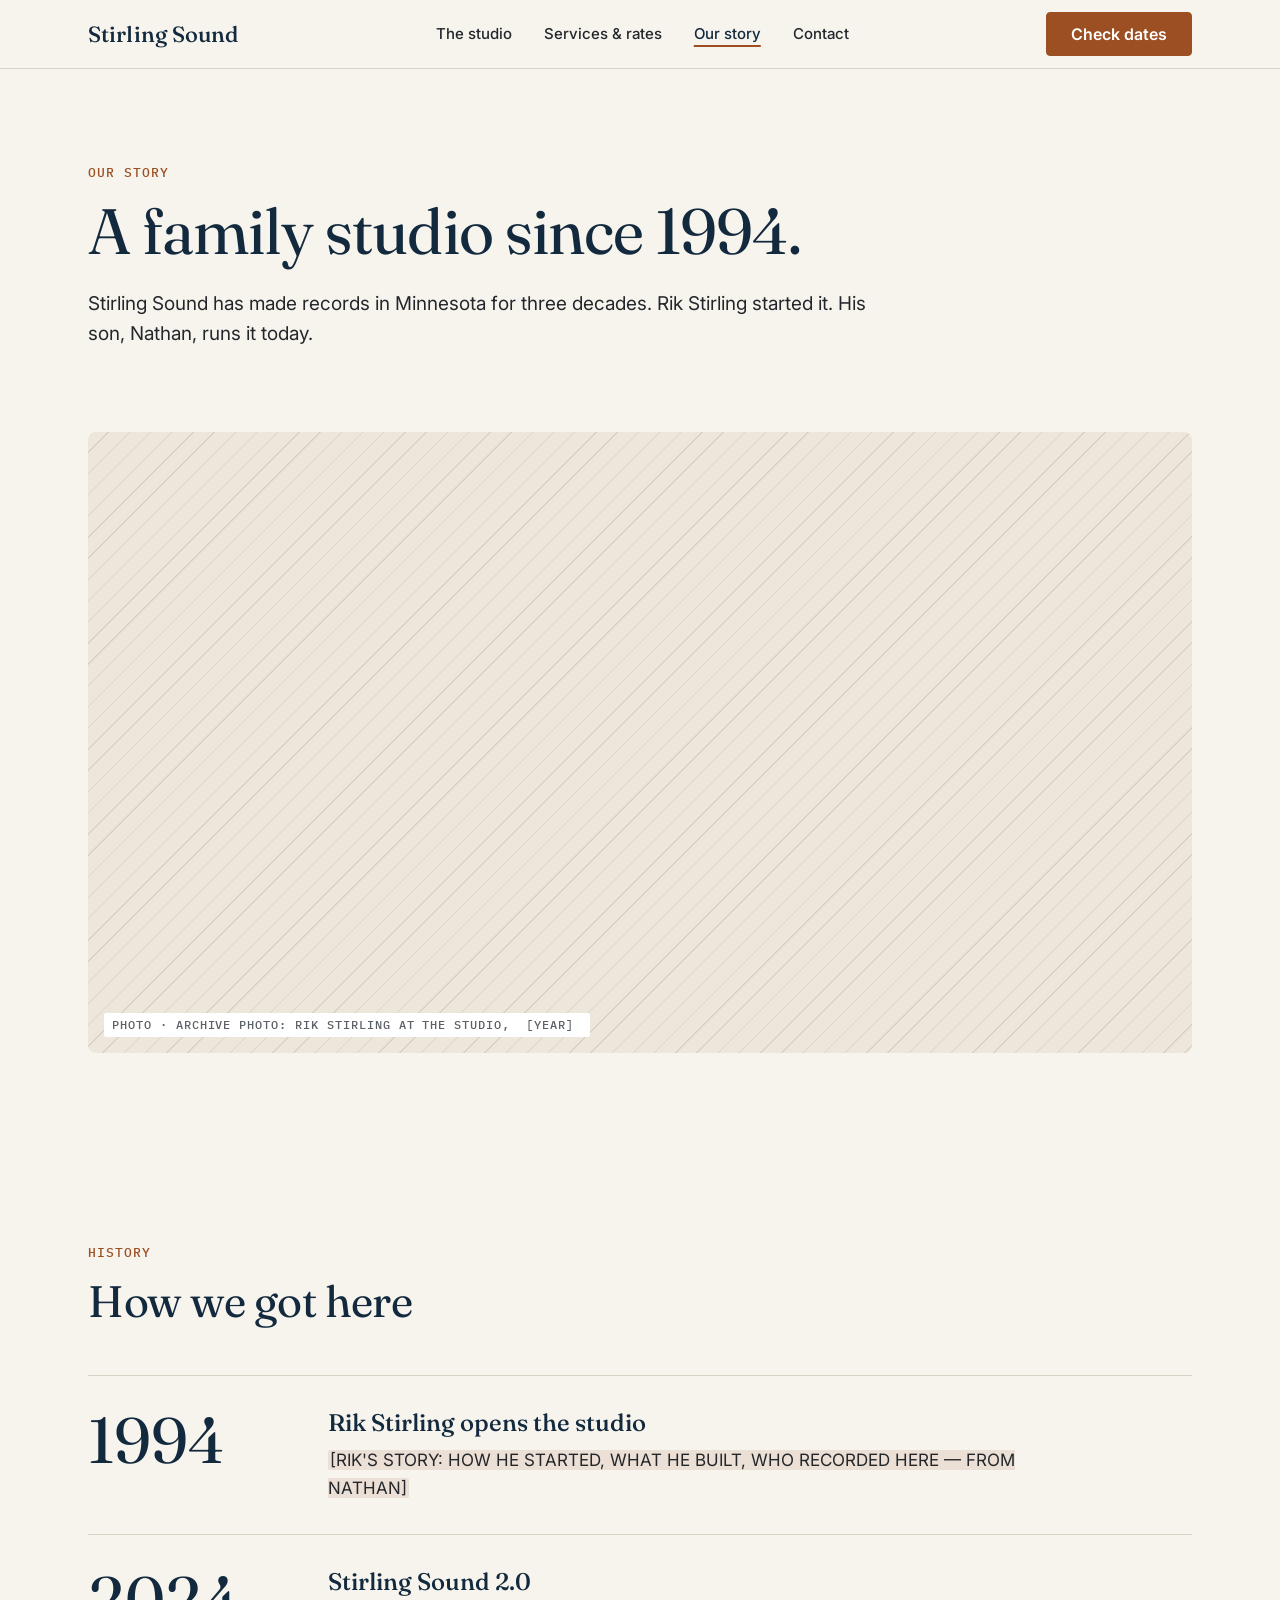
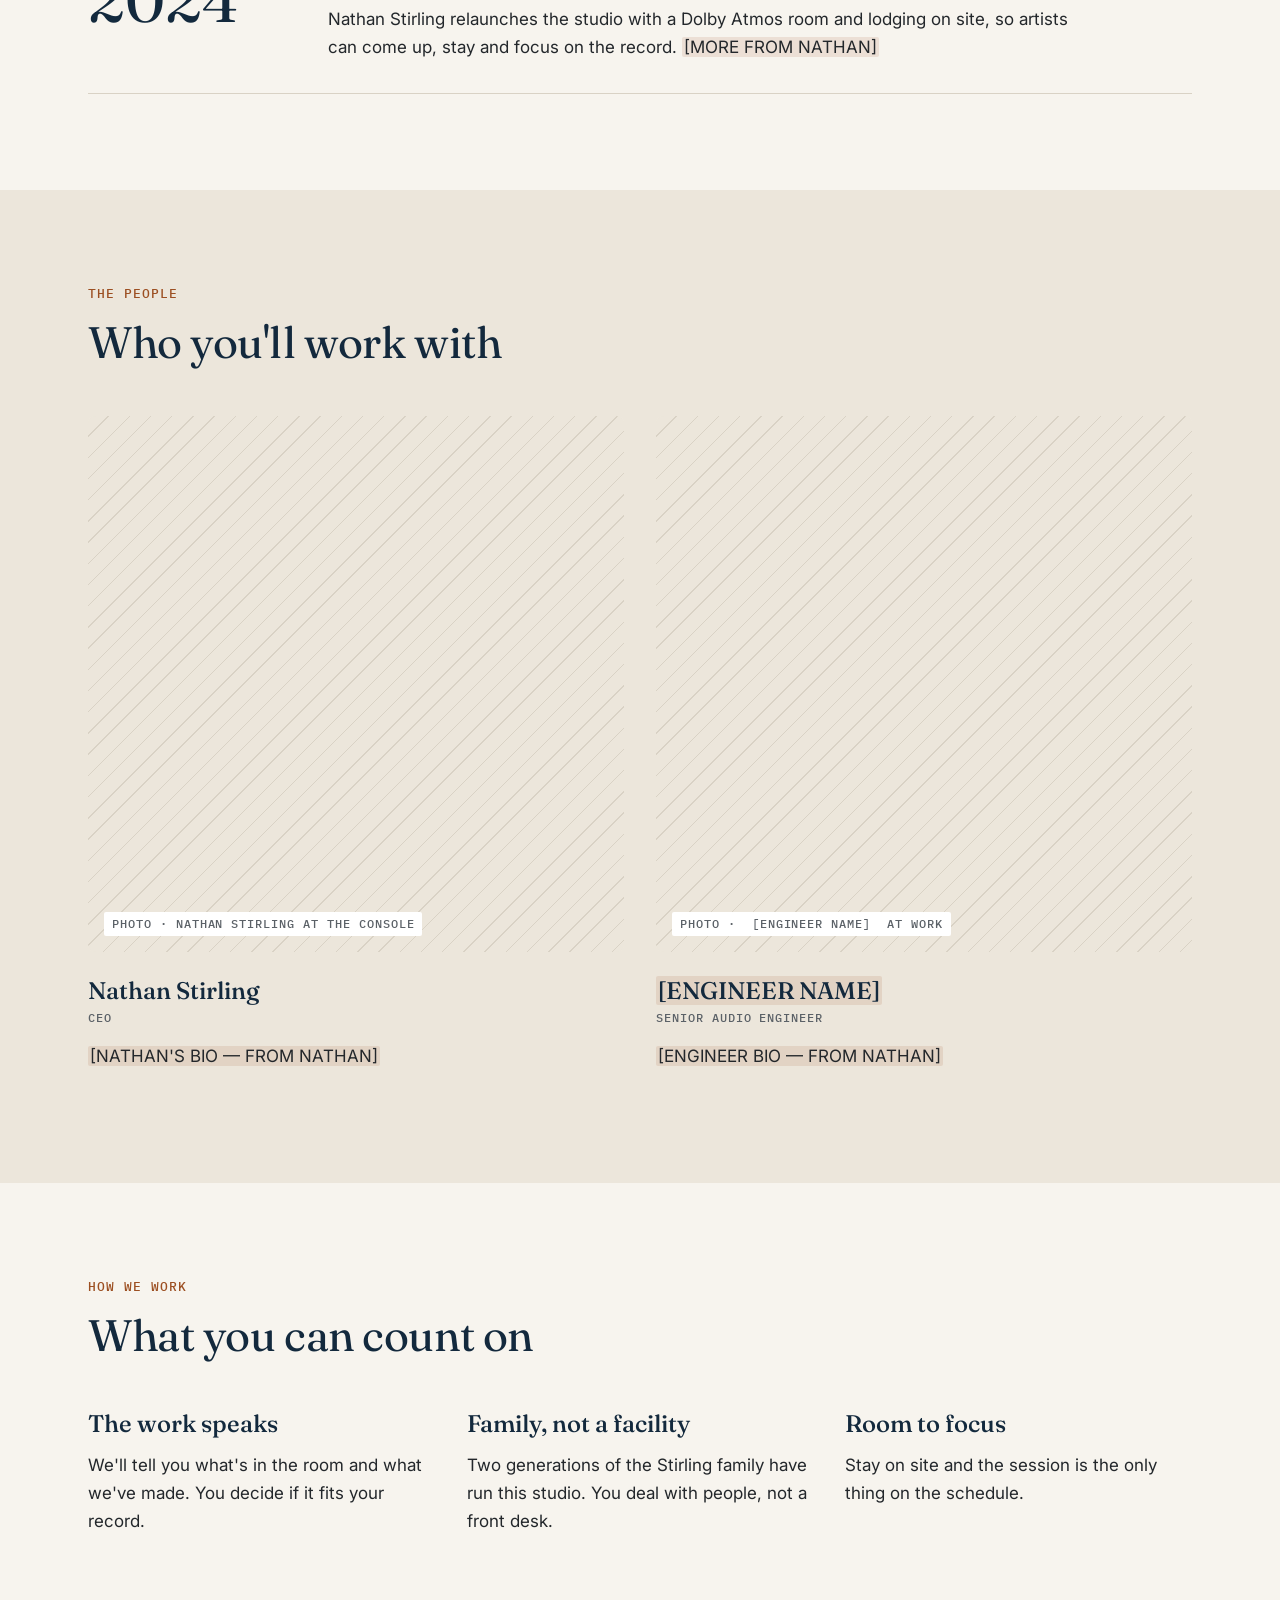
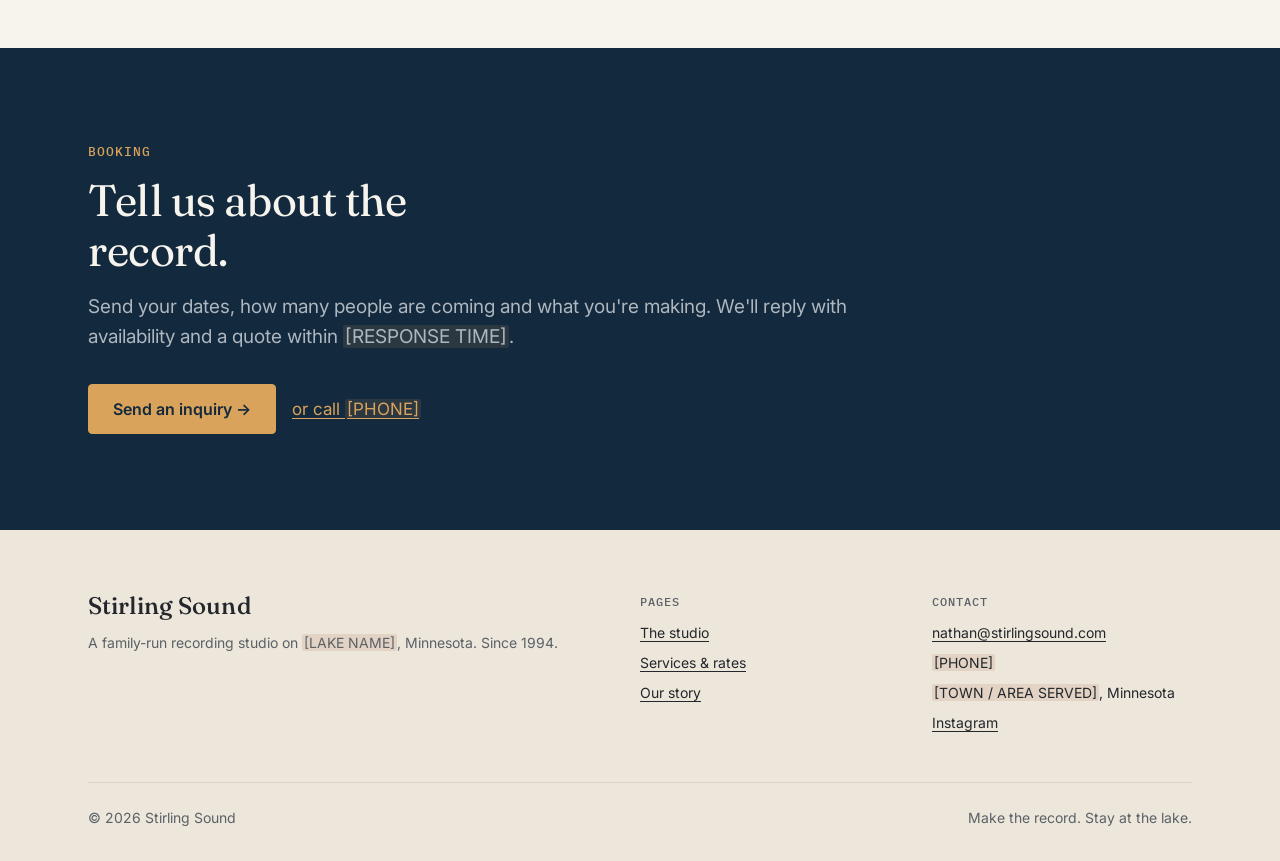
==== about.html @ 642d7609 "Phase 2 draft: Home, Services & rates, Our story, Studio/gear pages Shared header, footer and bookin" ====
<!doctype html>
<html lang="en">
<head>
<meta charset="utf-8">
<meta name="viewport" content="width=device-width, initial-scale=1">
<title>Our story | Stirling Sound</title>
<meta name="description" content="Rik Stirling founded Stirling Sound in 1994. His son Nathan relaunched it in 2024 with a Dolby Atmos room and lodging on site.">
<meta name="robots" content="noindex"><!-- remove at launch -->
<link rel="preconnect" href="https://fonts.googleapis.com">
<link rel="preconnect" href="https://fonts.gstatic.com" crossorigin>
<link href="https://fonts.googleapis.com/css2?family=Fraunces:opsz,wght@9..144,400..600&family=IBM+Plex+Mono:wght@400;500&family=Inter:wght@400;500;600&display=swap" rel="stylesheet">
<link rel="stylesheet" href="css/tokens.css">
<link rel="stylesheet" href="css/base.css">
<link rel="stylesheet" href="css/site.css">
</head>
<body>
<a class="skip" href="#main">Skip to content</a>
<header class="site-header">
  <div class="container">
    <a class="wordmark" href="index.html">Stirling Sound</a>
    <nav class="nav" aria-label="Main"><a href="gear.html">The studio</a><a href="services.html">Services &amp; rates</a><a href="about.html" aria-current="page">Our story</a><a href="mailto:nathan@stirlingsound.com?subject=Studio%20Inquiry">Contact</a></nav>
    <a class="btn header-cta" href="mailto:nathan@stirlingsound.com?subject=Studio%20Inquiry">Check dates</a>
    <details class="menu">
      <summary aria-label="Open menu">Menu</summary>
      <nav class="menu-panel" aria-label="Main (mobile)">
        <a href="index.html">Home</a><a href="gear.html">The studio</a><a href="services.html">Services &amp; rates</a><a href="about.html" aria-current="page">Our story</a><a href="mailto:nathan@stirlingsound.com?subject=Studio%20Inquiry">Contact</a>
        <a class="btn" href="mailto:nathan@stirlingsound.com?subject=Studio%20Inquiry">Check dates</a>
      </nav>
    </details>
  </div>
</header>
<main id="main">

<section class="page-hero">
  <div class="container">
    <p class="eyebrow">Our story</p>
    <h1>A family studio since 1994.</h1>
    <p class="lead">Stirling Sound has made records in Minnesota for three decades. Rik Stirling started it. His son, Nathan, runs it today.</p>
  </div>
</section>

<section class="section" style="padding-top:0" aria-label="Archive photo">
  <div class="container"><div class="ph ph--wide" role="img" aria-label="Photo placeholder: Archive photo: Rik Stirling at the studio, [YEAR]"><span>Photo · Archive photo: Rik Stirling at the studio, <span class="tbd">[YEAR]</span></span></div></div>
</section>

<section class="section" aria-labelledby="history-title">
  <div class="container">
    <div class="section-head"><p class="eyebrow">History</p><h2 id="history-title">How we got here</h2></div>
    <ol class="timeline">
      <li><div class="year">1994</div><div><h3>Rik Stirling opens the studio</h3><p><span class="tbd">[RIK'S STORY: HOW HE STARTED, WHAT HE BUILT, WHO RECORDED HERE — FROM NATHAN]</span></p></div></li>
      <li><div class="year">2024</div><div><h3>Stirling Sound 2.0</h3><p>Nathan Stirling relaunches the studio with a Dolby Atmos room and lodging on site, so artists can come up, stay and focus on the record. <span class="tbd">[MORE FROM NATHAN]</span></p></div></li>
    </ol>
  </div>
</section>

<section class="section section--alt" aria-labelledby="people-title">
  <div class="container">
    <div class="section-head"><p class="eyebrow">The people</p><h2 id="people-title">Who you'll work with</h2></div>
    <div class="grid grid--2">
      <article class="person">
        <div class="ph ph--square" role="img" aria-label="Photo placeholder: Nathan Stirling at the console"><span>Photo · Nathan Stirling at the console</span></div>
        <h3>Nathan Stirling</h3>
        <p class="role label-sm">CEO</p>
        <p><span class="tbd">[NATHAN'S BIO — FROM NATHAN]</span></p>
      </article>
      <article class="person">
        <div class="ph ph--square" role="img" aria-label="Photo placeholder: [ENGINEER NAME] at work"><span>Photo · <span class="tbd">[ENGINEER NAME]</span> at work</span></div>
        <h3><span class="tbd">[ENGINEER NAME]</span></h3>
        <p class="role label-sm">Senior Audio Engineer</p>
        <p><span class="tbd">[ENGINEER BIO — FROM NATHAN]</span></p>
      </article>
    </div>
  </div>
</section>

<section class="section" aria-labelledby="values-title">
  <div class="container">
    <div class="section-head"><p class="eyebrow">How we work</p><h2 id="values-title">What you can count on</h2></div>
    <div class="grid grid--3">
      <div><h3 style="font-size:var(--fs-h4);line-height:var(--lh-h4);margin-bottom:var(--space-3)">The work speaks</h3><p>We'll tell you what's in the room and what we've made. You decide if it fits your record.</p></div>
      <div><h3 style="font-size:var(--fs-h4);line-height:var(--lh-h4);margin-bottom:var(--space-3)">Family, not a facility</h3><p>Two generations of the Stirling family have run this studio. You deal with people, not a front desk.</p></div>
      <div><h3 style="font-size:var(--fs-h4);line-height:var(--lh-h4);margin-bottom:var(--space-3)">Room to focus</h3><p>Stay on site and the session is the only thing on the schedule.</p></div>
    </div>
  </div>
</section>

<section class="section cta-band" data-theme="lake" aria-labelledby="cta-title">
  <div class="container">
    <p class="eyebrow">Booking</p>
    <h2 id="cta-title">Tell us about the record.</h2>
    <p class="lead">Send your dates, how many people are coming and what you're making. We'll reply with availability and a quote within <span class="tbd">[RESPONSE TIME]</span>.</p>
    <div class="btn-row"><a class="btn" href="mailto:nathan@stirlingsound.com?subject=Studio%20Inquiry">Send an inquiry &rarr;</a><a href="tel:+1[PHONE]">or call <span class="tbd">[PHONE]</span></a></div>
  </div>
</section>
</main>
<footer class="site-footer">
  <div class="container">
    <div class="footer-grid">
      <div class="footer-brand">
        <a class="wordmark" href="index.html">Stirling Sound</a>
        <p>A family-run recording studio on <span class="tbd">[LAKE NAME]</span>, Minnesota. Since 1994.</p>
      </div>
      <div>
        <h2>Pages</h2>
        <ul><li><a href="gear.html">The studio</a></li><li><a href="services.html">Services &amp; rates</a></li><li><a href="about.html">Our story</a></li></ul>
      </div>
      <div>
        <h2>Contact</h2>
        <ul>
          <li><a href="mailto:nathan@stirlingsound.com?subject=Studio%20Inquiry">nathan@stirlingsound.com</a></li>
          <li><span class="tbd">[PHONE]</span></li>
          <li><span class="tbd">[TOWN / AREA SERVED]</span>, Minnesota</li>
          <li><a href="https://www.instagram.com/[INSTAGRAM HANDLE]/">Instagram</a></li>
        </ul>
      </div>
    </div>
    <div class="footer-base"><span>&copy; 2026 Stirling Sound</span><span>Make the record. Stay at the lake.</span></div>
  </div>
</footer>
</body>
</html>
---- css/tokens.css ----
/* ==========================================================================
   Stirling Sound — tokens.css
   Brand tokens for stirlingsound.com (plain HTML/CSS).
   Load fonts first, in <head>:
   <link rel="preconnect" href="https://fonts.googleapis.com">
   <link rel="preconnect" href="https://fonts.gstatic.com" crossorigin>
   <link href="https://fonts.googleapis.com/css2?family=Fraunces:opsz,wght@9..144,400..600&family=IBM+Plex+Mono:wght@400;500&family=Inter:wght@400;500;600&display=swap" rel="stylesheet">
   ========================================================================== */

:root {
  /* ---- Palette (raw) -------------------------------------------------- */
  --lake-900: #13293D;   /* anchor: deep lake navy */
  --lake-700: #1C3A52;   /* raised surfaces on navy */
  --lake-500: #2E6A96;   /* focus ring on light */
  --lake-line: #2E4A61;  /* hairlines on navy (decorative) */
  --pine-800: #1E3B33;   /* dark pine: alternate dark ground */
  --cedar-600: #9C4F22;  /* cedar: CTA on light */
  --cedar-700: #7F3F19;  /* cedar hover / pressed */
  --amber-400: #D9A35B;  /* early light: accent + CTA on dark ONLY */
  --amber-300: #E6B877;  /* amber hover on dark */
  --birch-50: #F7F4EE;   /* page background */
  --mist-100: #ECE6DB;   /* alternate light section */
  --paper: #FFFFFF;      /* cards, fields */
  --charcoal-900: #23272B; /* body text */
  --stone-600: #5B6167;  /* secondary text on light */
  --fog-300: #AEB7BF;    /* secondary text on navy */
  --line-200: #D9D2C5;   /* hairlines on light (decorative) */
  --steel-400: #7D8287;  /* field borders on light (3:1+) */
  --steel-300: #7E93A6;  /* field borders on navy (3:1+) */
  --red-600: #A3261F;
  --red-300: #F0907F;
  --green-600: #2F6B45;
  --green-300: #86C9A0;

  /* ---- Semantic (light / default) ------------------------------------- */
  --color-bg: var(--birch-50);
  --color-surface: var(--paper);
  --color-surface-alt: var(--mist-100);
  --color-text: var(--charcoal-900);          /* 13.7:1 on birch */
  --color-text-muted: var(--stone-600);       /* 5.7:1 on birch */
  --color-heading: var(--lake-900);           /* 13.6:1 on birch */
  --color-accent: var(--cedar-600);           /* 5.4:1 on birch */
  --color-cta-bg: var(--cedar-600);
  --color-cta-bg-hover: var(--cedar-700);
  --color-cta-text: var(--paper);             /* 5.9:1 on cedar */
  --color-link: var(--lake-900);
  --color-line: var(--line-200);
  --color-field-border: var(--steel-400);     /* 3.5:1 on birch */
  --color-focus: var(--lake-500);             /* 5.3:1 on birch */
  --color-error: var(--red-600);
  --color-success: var(--green-600);

  /* ---- Type ----------------------------------------------------------- */
  --font-serif: "Fraunces", Georgia, "Times New Roman", serif;
  --font-sans: "Inter", system-ui, -apple-system, "Segoe UI", Roboto, sans-serif;
  --font-mono: "IBM Plex Mono", ui-monospace, Menlo, Consolas, monospace;

  /* Mobile-first sizes (under 768px) */
  --fs-h1: 2.5rem;     --lh-h1: 1.1;    /* 40/44 */
  --fs-h2: 2rem;       --lh-h2: 1.1875; /* 32/38 */
  --fs-h3: 1.625rem;   --lh-h3: 1.23;   /* 26/32 */
  --fs-h4: 1.3125rem;  --lh-h4: 1.33;   /* 21/28 */
  --fs-h5: 1.125rem;   --lh-h5: 1.44;   /* 18/26 */
  --fs-h6: 1rem;       --lh-h6: 1.5;    /* 16/24 */
  --fs-body-lg: 1.125rem; --lh-body-lg: 1.56; /* 18/28 */
  --fs-body: 1rem;     --lh-body: 1.625;      /* 16/26 */
  --fs-small: 0.875rem; --lh-small: 1.57;     /* 14/22 */
  --fs-label: 0.8125rem; --lh-label: 1.23;    /* 13/16 */
  --fs-label-sm: 0.75rem;                     /* 12/16 */
  --fs-spec: 0.875rem; --lh-spec: 1.57;       /* 14/22 */

  --fw-regular: 400;
  --fw-medium: 500;
  --fw-semibold: 600;
  --tracking-display: -0.015em;
  --tracking-label: 0.08em;

  /* ---- Space, radius, layout ----------------------------------------- */
  --space-1: 4px;  --space-2: 8px;  --space-3: 12px; --space-4: 16px;
  --space-5: 24px; --space-6: 32px; --space-7: 48px; --space-8: 64px;
  --space-9: 96px; --space-10: 128px;

  --radius-sm: 2px;    /* tags */
  --radius-md: 4px;    /* buttons, fields */
  --radius-lg: 8px;    /* cards, framed photos */
  --radius-pill: 999px; /* status pills only */

  --container-max: 1200px;
  --container-wide: 1440px;
  --measure: 68ch;
  --gutter: 20px;
  --section-pad: var(--space-8);

  --shadow-card: 0 1px 2px rgba(19, 41, 61, 0.06), 0 8px 24px rgba(19, 41, 61, 0.08);
  --focus-ring: 2px solid var(--color-focus);
  --focus-offset: 2px;
  --ease: cubic-bezier(0.2, 0, 0, 1);
  --duration: 160ms;
}

/* Desktop sizes (768px and up) */
@media (min-width: 768px) {
  :root {
    --fs-h1: 4rem;       --lh-h1: 1.0625; /* 64/68 */
    --fs-h2: 2.75rem;    --lh-h2: 1.136;  /* 44/50 */
    --fs-h3: 2rem;       --lh-h3: 1.1875; /* 32/38 */
    --fs-h4: 1.5rem;     --lh-h4: 1.25;   /* 24/30 */
    --fs-h5: 1.25rem;    --lh-h5: 1.4;    /* 20/28 */
    --fs-body-lg: 1.1875rem; --lh-body-lg: 1.58; /* 19/30 */
    --fs-body: 1.0625rem;    --lh-body: 1.65;    /* 17/28 */
    --gutter: 48px;
    --section-pad: var(--space-9);
  }
}

/* Dark "lake" sections: add data-theme="lake" (or .section--lake) to any block */
[data-theme="lake"],
.section--lake {
  --color-bg: var(--lake-900);
  --color-surface: var(--lake-700);
  --color-surface-alt: var(--pine-800);
  --color-text: var(--birch-50);              /* 13.6:1 */
  --color-text-muted: var(--fog-300);         /* 7.3:1 */
  --color-heading: var(--birch-50);
  --color-accent: var(--amber-400);           /* 6.6:1 */
  --color-cta-bg: var(--amber-400);
  --color-cta-bg-hover: var(--amber-300);
  --color-cta-text: var(--lake-900);          /* 6.6:1 on amber */
  --color-link: var(--amber-400);
  --color-line: var(--lake-line);
  --color-field-border: var(--steel-300);     /* 3.7:1 on lake-700 */
  --color-focus: var(--amber-400);
  --color-error: var(--red-300);
  --color-success: var(--green-300);
  background: var(--color-bg);
  color: var(--color-text);
}
---- css/base.css ----
/* Stirling Sound — base styles. Load after tokens.css.
   Uses semantic tokens only, so any block with data-theme="lake" flips to the dark palette. */

*, *::before, *::after { box-sizing: border-box; }
html { -webkit-text-size-adjust: 100%; scroll-behavior: smooth; }
@media (prefers-reduced-motion: reduce) { html { scroll-behavior: auto; } *, *::before, *::after { transition: none !important; } }
body {
  margin: 0;
  background: var(--color-bg);
  color: var(--color-text);
  font: var(--fw-regular) var(--fs-body)/var(--lh-body) var(--font-sans);
  -webkit-font-smoothing: antialiased;
}
img, video, svg { display: block; max-width: 100%; height: auto; }

/* ---- Type ---------------------------------------------------------- */
h1, h2, h3, h4 { font-family: var(--font-serif); color: var(--color-heading); margin: 0; }
h1 { font-size: var(--fs-h1); line-height: var(--lh-h1); font-weight: 400; letter-spacing: var(--tracking-display); }
h2 { font-size: var(--fs-h2); line-height: var(--lh-h2); font-weight: 400; letter-spacing: -0.01em; }
h3 { font-size: var(--fs-h3); line-height: var(--lh-h3); font-weight: 500; }
h4 { font-size: var(--fs-h4); line-height: var(--lh-h4); font-weight: 500; }
h5, h6 { font-family: var(--font-sans); font-weight: var(--fw-semibold); color: var(--color-heading); margin: 0; }
h5 { font-size: var(--fs-h5); line-height: var(--lh-h5); }
h6 { font-size: var(--fs-h6); line-height: var(--lh-h6); }
p { margin: 0 0 1em; max-width: var(--measure); }
.lead { font-size: var(--fs-body-lg); line-height: var(--lh-body-lg); }
.small { font-size: var(--fs-small); line-height: var(--lh-small); }
.muted { color: var(--color-text-muted); }
.eyebrow {
  font: var(--fw-medium) var(--fs-label)/var(--lh-label) var(--font-mono);
  letter-spacing: var(--tracking-label); text-transform: uppercase;
  color: var(--color-accent); margin: 0 0 var(--space-4);
}
.label-sm { font: var(--fw-medium) var(--fs-label-sm)/1.33 var(--font-mono); letter-spacing: var(--tracking-label); text-transform: uppercase; color: var(--color-text-muted); }
.spec { font: var(--fw-regular) var(--fs-spec)/var(--lh-spec) var(--font-mono); font-variant-numeric: tabular-nums; }

a { color: var(--color-link); text-decoration: underline; text-decoration-thickness: 1px; text-underline-offset: 3px; }
a:hover { text-decoration-color: var(--color-accent); text-decoration-thickness: 2px; }
:focus-visible { outline: var(--focus-ring); outline-offset: var(--focus-offset); }

/* ---- Layout -------------------------------------------------------- */
.container { width: 100%; max-width: var(--container-max); margin-inline: auto; padding-inline: var(--gutter); }
.container--wide { max-width: var(--container-wide); }
.section { padding-block: var(--section-pad); background: var(--color-bg); color: var(--color-text); }
.section--alt { background: var(--color-surface-alt); }
.stack > * + * { margin-top: var(--space-5); }

/* ---- Buttons ------------------------------------------------------- */
.btn {
  display: inline-flex; align-items: center; justify-content: center; gap: var(--space-2);
  min-height: 48px; padding: 14px var(--space-5);
  border: 1.5px solid var(--color-cta-bg); border-radius: var(--radius-md);
  background: var(--color-cta-bg); color: var(--color-cta-text);
  font: var(--fw-semibold) 1rem/1.25 var(--font-sans); text-decoration: none; cursor: pointer;
  transition: background-color var(--duration) var(--ease), border-color var(--duration) var(--ease), color var(--duration) var(--ease);
}
.btn:hover { background: var(--color-cta-bg-hover); border-color: var(--color-cta-bg-hover); text-decoration: none; }
.btn--secondary { background: transparent; color: var(--color-heading); border-color: var(--color-heading); }
.btn--secondary:hover { background: var(--color-heading); color: var(--color-bg); border-color: var(--color-heading); }
.btn--block { width: 100%; }
.btn-row { display: flex; flex-wrap: wrap; gap: var(--space-4); align-items: center; }
@media (max-width: 767px) { .btn-row .btn { width: 100%; } }

/* ---- Cards --------------------------------------------------------- */
.card {
  background: var(--color-surface); border: 1px solid var(--color-line);
  border-radius: var(--radius-lg); padding: var(--space-5);
  transition: box-shadow var(--duration) var(--ease);
}
.card:hover { box-shadow: var(--shadow-card); }
@media (min-width: 768px) { .card { padding: var(--space-6); } }
.rate { font: var(--fw-medium) 1.25rem/1.4 var(--font-mono); font-variant-numeric: tabular-nums; color: var(--color-heading); margin: var(--space-5) 0 0; }
.rate small { font-size: var(--fs-label); font-weight: 400; color: var(--color-text-muted); }
.rule-list { list-style: none; padding: 0; margin: var(--space-5) 0; }
.rule-list li { padding: var(--space-3) 0; border-top: 1px solid var(--color-line); }
.rule-list li:last-child { border-bottom: 1px solid var(--color-line); }
.gear-table { width: 100%; border-collapse: collapse; font: var(--fw-regular) var(--fs-spec)/var(--lh-spec) var(--font-mono); font-variant-numeric: tabular-nums; }
.gear-table th { text-align: left; font: var(--fw-medium) var(--fs-label-sm)/1.33 var(--font-mono); letter-spacing: var(--tracking-label); text-transform: uppercase; color: var(--color-text-muted); padding-bottom: var(--space-2); }
.gear-table td { padding: 10px 0; border-top: 1px solid var(--color-line); vertical-align: top; }
.gear-table tr:last-child td { border-bottom: 1px solid var(--color-line); }
.gear-table td:last-child { text-align: right; color: var(--color-text-muted); padding-left: var(--space-4); }
.photo { border-radius: var(--radius-lg); overflow: hidden; }
.photo img { width: 100%; height: 100%; object-fit: cover; }
.scrim { position: relative; }
.scrim::after { content: ""; position: absolute; inset: 0; background: rgba(19, 41, 61, 0.55); pointer-events: none; }

/* ---- Forms --------------------------------------------------------- */
.field { display: grid; gap: var(--space-2); margin-bottom: var(--space-5); }
.field label, .field legend { font: var(--fw-medium) var(--fs-label)/var(--lh-label) var(--font-mono); letter-spacing: var(--tracking-label); text-transform: uppercase; color: var(--color-text); }
.field fieldset { border: 0; padding: 0; margin: 0; }
.req { color: var(--color-accent); }
.input {
  width: 100%; min-height: 48px; padding: 12px 14px;
  background: var(--color-surface); color: var(--color-text);
  border: 1px solid var(--color-field-border); border-radius: var(--radius-md);
  font: var(--fw-regular) 1rem/1.5 var(--font-sans); /* 16px: no iOS zoom */
}
.input::placeholder { color: var(--color-text-muted); }
.input:focus { outline: 2px solid var(--color-focus); outline-offset: 0; border-color: var(--color-focus); }
.input[aria-invalid="true"] { border: 2px solid var(--color-error); }
textarea.input { min-height: 120px; resize: vertical; }
.help { font-size: var(--fs-small); line-height: var(--lh-small); color: var(--color-text-muted); margin: 0; }
.error { font-size: var(--fs-small); line-height: var(--lh-small); color: var(--color-error); font-weight: var(--fw-medium); margin: 0; }
.success { padding: var(--space-5); border: 1px solid var(--color-success); border-radius: var(--radius-md); color: var(--color-success); }
.choice { display: inline-flex; align-items: center; gap: var(--space-2); margin-right: var(--space-5); }
.choice input { width: 20px; height: 20px; accent-color: var(--color-cta-bg); }
.hp { position: absolute; left: -9999px; } /* StaticForms honeypot */
@media (min-width: 768px) { .field-row { display: grid; grid-template-columns: 1fr 1fr; gap: 0 var(--space-5); } }

/* ---- Utilities ----------------------------------------------------- */
.visually-hidden { position: absolute !important; width: 1px; height: 1px; overflow: hidden; clip: rect(0 0 0 0); white-space: nowrap; }
---- css/site.css ----
/* Stirling Sound — site layout. Load after tokens.css and base.css. Semantic tokens only. */

/* ---- Skip link ----------------------------------------------------- */
.skip { position: absolute; left: var(--space-4); top: -100px; z-index: 100; background: var(--color-surface); padding: var(--space-3) var(--space-4); border-radius: var(--radius-md); }
.skip:focus { top: var(--space-4); }

/* ---- Header -------------------------------------------------------- */
.site-header { position: sticky; top: 0; z-index: 50; background: var(--color-bg); border-bottom: 1px solid var(--color-line); }
.site-header .container { display: flex; align-items: center; justify-content: space-between; gap: var(--space-4); min-height: 68px; }
.wordmark { font: 500 1.375rem/1 var(--font-serif); color: var(--color-heading); text-decoration: none; letter-spacing: .005em; white-space: nowrap; }
.wordmark:hover { text-decoration: none; }
.nav { display: none; }
.nav a { color: var(--color-text); text-decoration: none; font-weight: var(--fw-medium); font-size: .9375rem; padding: var(--space-2) 0; }
.nav a:hover { color: var(--color-heading); text-decoration: underline; text-underline-offset: 6px; text-decoration-color: var(--color-accent); }
.nav a[aria-current="page"] { color: var(--color-heading); text-decoration: underline; text-underline-offset: 6px; text-decoration-thickness: 2px; text-decoration-color: var(--color-accent); }
.header-cta { display: none; }

/* Mobile menu (no JS) */
.menu { position: relative; }
.menu summary { list-style: none; cursor: pointer; font: var(--fw-medium) var(--fs-label)/1 var(--font-mono); letter-spacing: var(--tracking-label); text-transform: uppercase; color: var(--color-heading); padding: var(--space-3) var(--space-4); border: 1px solid var(--color-field-border); border-radius: var(--radius-md); min-height: 44px; display: flex; align-items: center; }
.menu summary::-webkit-details-marker { display: none; }
.menu[open] summary { background: var(--color-surface-alt); }
.menu-panel { position: absolute; right: 0; top: calc(100% + var(--space-2)); width: min(86vw, 320px); background: var(--color-surface); border: 1px solid var(--color-line); border-radius: var(--radius-lg); box-shadow: var(--shadow-card); padding: var(--space-4); display: grid; gap: var(--space-1); }
.menu-panel a { color: var(--color-text); text-decoration: none; font-weight: var(--fw-medium); padding: var(--space-3) var(--space-2); border-radius: var(--radius-sm); }
.menu-panel a[aria-current="page"] { color: var(--color-heading); background: var(--color-surface-alt); }
.menu-panel .btn { margin-top: var(--space-3); color: var(--color-cta-text); }

@media (min-width: 900px) {
  .nav { display: flex; gap: var(--space-6); align-items: center; }
  .header-cta { display: inline-flex; min-height: 44px; padding-block: 10px; }
  .menu { display: none; }
}

/* ---- Page hero ----------------------------------------------------- */
.hero { padding-block: var(--space-7) var(--space-8); }
.hero-grid { display: grid; gap: var(--space-6); align-items: center; }
.hero-grid .ph { order: -1; }
.hero h1 { max-width: 14ch; }
.hero .lead { margin-top: var(--space-5); }
.hero .btn-row { margin-top: var(--space-6); }
@media (min-width: 768px) {
  .hero { padding-block: var(--space-9); }
  .hero-grid { grid-template-columns: 1.05fr 1fr; gap: var(--space-8); }
  .hero-grid .ph { order: 0; }
}
.page-hero { padding-block: var(--space-8) var(--space-7); }
.page-hero h1 { max-width: 18ch; }
.page-hero .lead { margin-top: var(--space-5); }
@media (min-width: 768px) { .page-hero { padding-block: var(--space-9) var(--space-8); } }

/* ---- Photo placeholder (replace with <img> when photos arrive) ------ */
.ph { position: relative; background: var(--color-surface-alt); border-radius: var(--radius-lg); overflow: hidden; display: flex; align-items: flex-end; padding: var(--space-4); aspect-ratio: 3 / 2; }
.ph::before { content: ""; position: absolute; inset: 0; background: repeating-linear-gradient(135deg, transparent 0 14px, var(--color-line) 14px 15px); }
.ph span { position: relative; font: var(--fw-medium) var(--fs-label-sm)/1.33 var(--font-mono); letter-spacing: var(--tracking-label); text-transform: uppercase; color: var(--color-text-muted); background: var(--color-surface); padding: 4px 8px; border-radius: var(--radius-sm); }
.ph--tall { aspect-ratio: 4 / 5; }
.ph--wide { aspect-ratio: 16 / 9; }
.ph--square { aspect-ratio: 1; }

/* ---- Section heads and grids --------------------------------------- */
.section-head { max-width: 46rem; margin-bottom: var(--space-7); }
.section-head .lead { margin-top: var(--space-4); }
.grid { display: grid; gap: var(--space-5); }
@media (min-width: 768px) {
  .grid--2 { grid-template-columns: repeat(2, 1fr); }
  .grid--3 { grid-template-columns: repeat(3, 1fr); }
  .grid { gap: var(--space-6); }
}
.split { display: grid; gap: var(--space-6); align-items: center; }
@media (min-width: 768px) { .split { grid-template-columns: 1fr 1fr; gap: var(--space-8); } .split--flip > :first-child { order: 2; } }

/* Fact strip */
.facts { display: grid; gap: var(--space-5); padding-block: var(--space-6); border-block: 1px solid var(--color-line); }
.fact .num { font: 400 2.5rem/1 var(--font-serif); color: var(--color-heading); }
.fact p { margin: var(--space-2) 0 0; color: var(--color-text-muted); }
@media (min-width: 768px) { .facts { grid-template-columns: repeat(3, 1fr); } }

/* Service / room cards */
.card h3, .card h4 { margin-bottom: var(--space-3); }
.card .eyebrow { margin-bottom: var(--space-3); }
.card .ph { margin: calc(var(--space-5) * -1) calc(var(--space-5) * -1) var(--space-5); border-radius: var(--radius-lg) var(--radius-lg) 0 0; }
@media (min-width: 768px) { .card .ph { margin: calc(var(--space-6) * -1) calc(var(--space-6) * -1) var(--space-5); } }
.card-link { margin-top: var(--space-4); display: inline-block; font-weight: var(--fw-medium); }
.card--flex { display: flex; flex-direction: column; }
.card--flex .btn { margin-top: auto; }
.card--feature { border-color: var(--color-surface); }

/* Steps */
.steps { counter-reset: step; list-style: none; padding: 0; margin: 0; display: grid; gap: var(--space-5); }
.steps li { counter-increment: step; padding-top: var(--space-4); border-top: 1px solid var(--color-line); }
.steps li::before { content: "0" counter(step); display: block; font: var(--fw-medium) var(--fs-label)/1 var(--font-mono); letter-spacing: var(--tracking-label); color: var(--color-accent); margin-bottom: var(--space-3); }
.steps h3 { font-size: var(--fs-h4); line-height: var(--lh-h4); margin-bottom: var(--space-2); }
.steps p { margin: 0; }
@media (min-width: 768px) { .steps { grid-template-columns: repeat(4, 1fr); } }

/* Timeline */
.timeline { list-style: none; padding: 0; margin: 0; }
.timeline li { display: grid; gap: var(--space-2); padding-block: var(--space-6); border-top: 1px solid var(--color-line); }
.timeline li:last-child { border-bottom: 1px solid var(--color-line); }
.timeline .year { font: 400 3rem/1 var(--font-serif); color: var(--color-heading); }
.timeline h3 { font-size: var(--fs-h4); line-height: var(--lh-h4); margin-bottom: var(--space-2); }
.timeline p { margin: 0; }
@media (min-width: 768px) { .timeline li { grid-template-columns: 12rem 1fr; gap: var(--space-7); } .timeline .year { font-size: 4rem; } }

/* Person */
.person .ph { margin-bottom: var(--space-5); }
.person h3 { font-size: var(--fs-h4); line-height: var(--lh-h4); }
.person .role { margin: var(--space-1) 0 var(--space-4); }

/* Gear page */
.gear-nav { display: flex; flex-wrap: wrap; gap: var(--space-2); margin-top: var(--space-6); }
.gear-nav a { font: var(--fw-medium) var(--fs-label-sm)/1 var(--font-mono); letter-spacing: var(--tracking-label); text-transform: uppercase; text-decoration: none; color: var(--color-heading); border: 1px solid var(--color-field-border); border-radius: var(--radius-sm); padding: 10px 12px; }
.gear-nav a:hover { background: var(--color-heading); color: var(--color-bg); }
.gear-group { scroll-margin-top: 96px; }
.gear-group h3 { margin-bottom: var(--space-4); }
.note { margin-top: var(--space-6); padding: var(--space-5); background: var(--color-surface-alt); border-radius: var(--radius-md); }
.note p:last-child { margin-bottom: 0; }

/* Booking CTA band */
.cta-band h2 { max-width: 16ch; }
.cta-band .lead { color: var(--color-text-muted); margin-top: var(--space-4); }
.cta-band .btn-row { margin-top: var(--space-6); }

/* ---- Footer -------------------------------------------------------- */
.site-footer { background: var(--color-surface-alt); padding-block: var(--space-8) var(--space-6); font-size: var(--fs-small); line-height: var(--lh-small); }
.footer-grid { display: grid; gap: var(--space-6); }
.footer-grid h2 { font: var(--fw-medium) var(--fs-label-sm)/1.33 var(--font-mono); letter-spacing: var(--tracking-label); text-transform: uppercase; color: var(--color-text-muted); margin-bottom: var(--space-3); }
.footer-grid ul { list-style: none; padding: 0; margin: 0; display: grid; gap: var(--space-2); }
.footer-grid a { color: var(--color-text); }
.footer-brand .wordmark { font-size: 1.5rem; }
.footer-brand p { margin-top: var(--space-3); color: var(--color-text-muted); }
.footer-base { margin-top: var(--space-7); padding-top: var(--space-5); border-top: 1px solid var(--color-line); color: var(--color-text-muted); display: flex; flex-wrap: wrap; justify-content: space-between; gap: var(--space-3); }
@media (min-width: 768px) { .footer-grid { grid-template-columns: 2fr 1fr 1fr; } }

/* Placeholder marker: anything still waiting on the client */
.tbd { background: color-mix(in srgb, var(--color-accent) 12%, transparent); border-radius: 2px; padding: 0 2px; }

/* Spacing between a headline and the paragraph under it */
h1 + .lead, h2 + .lead, h2 + p { margin-top: var(--space-4); }
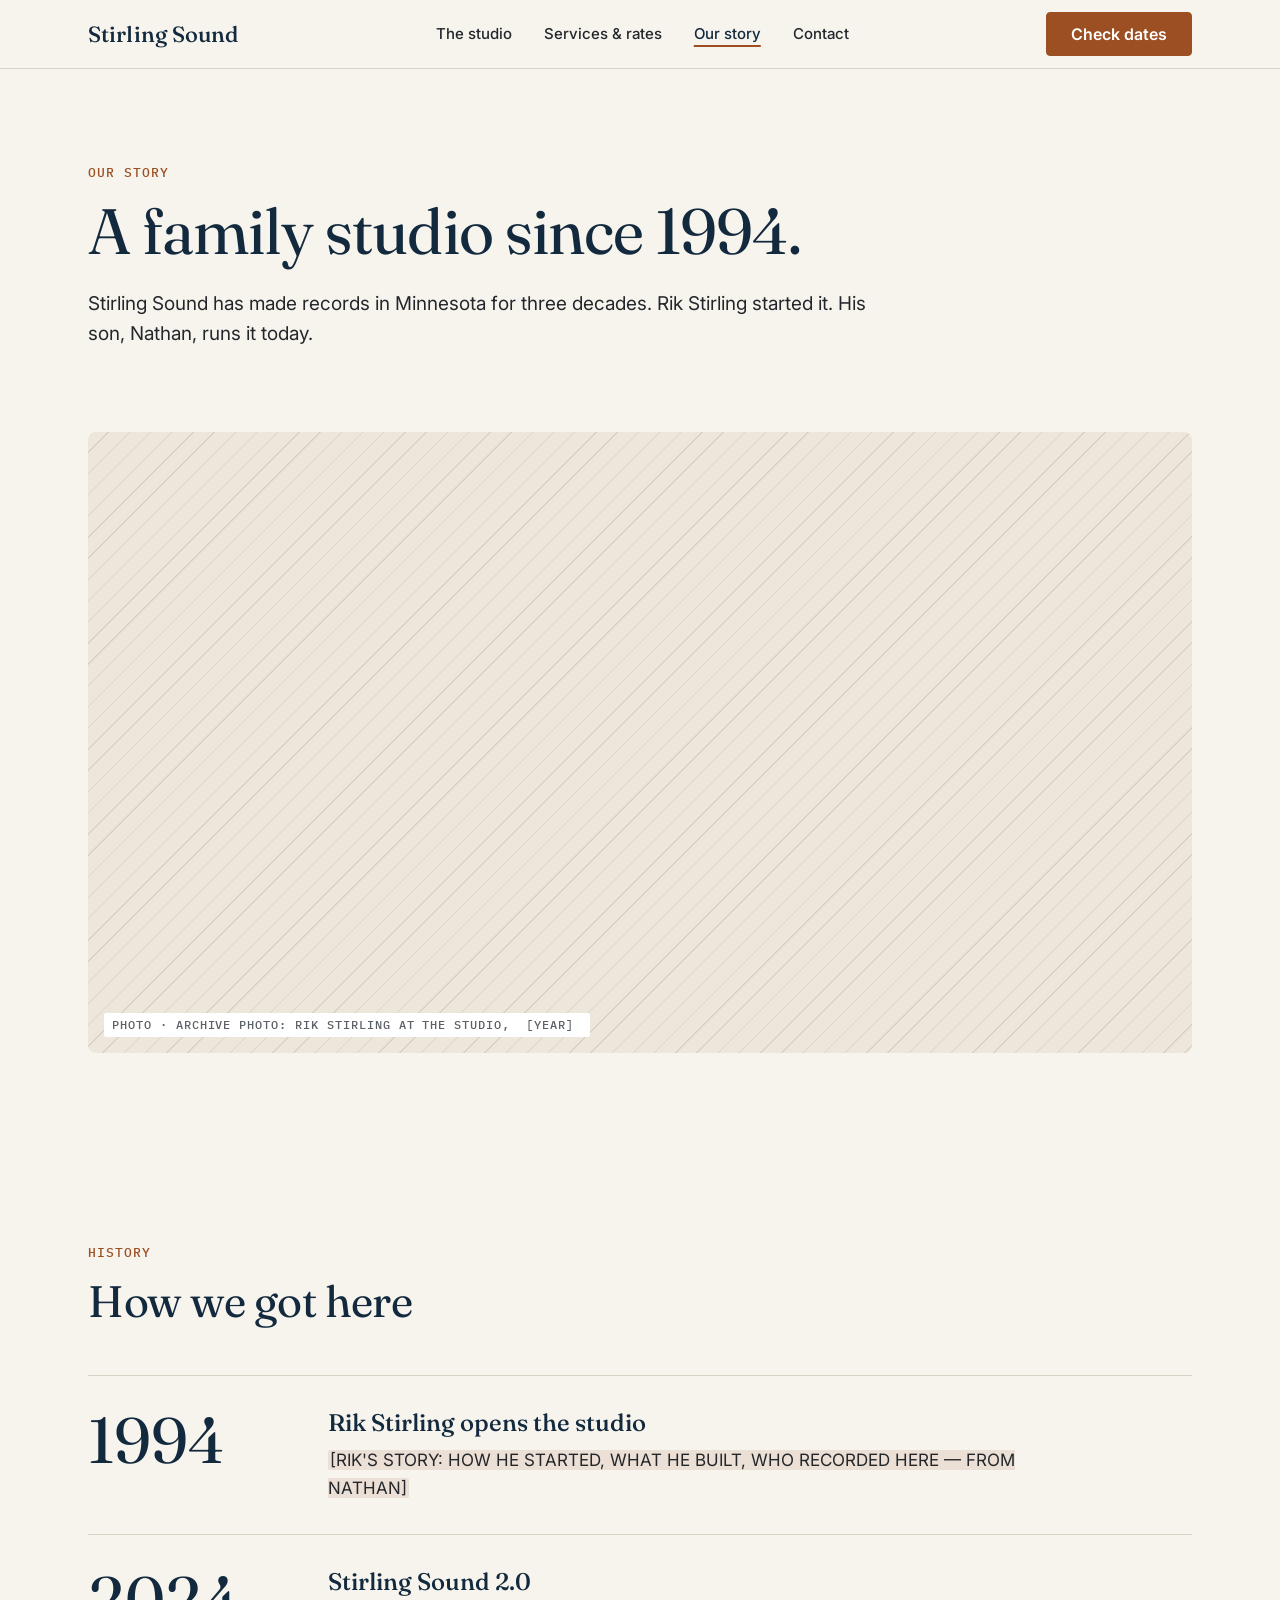
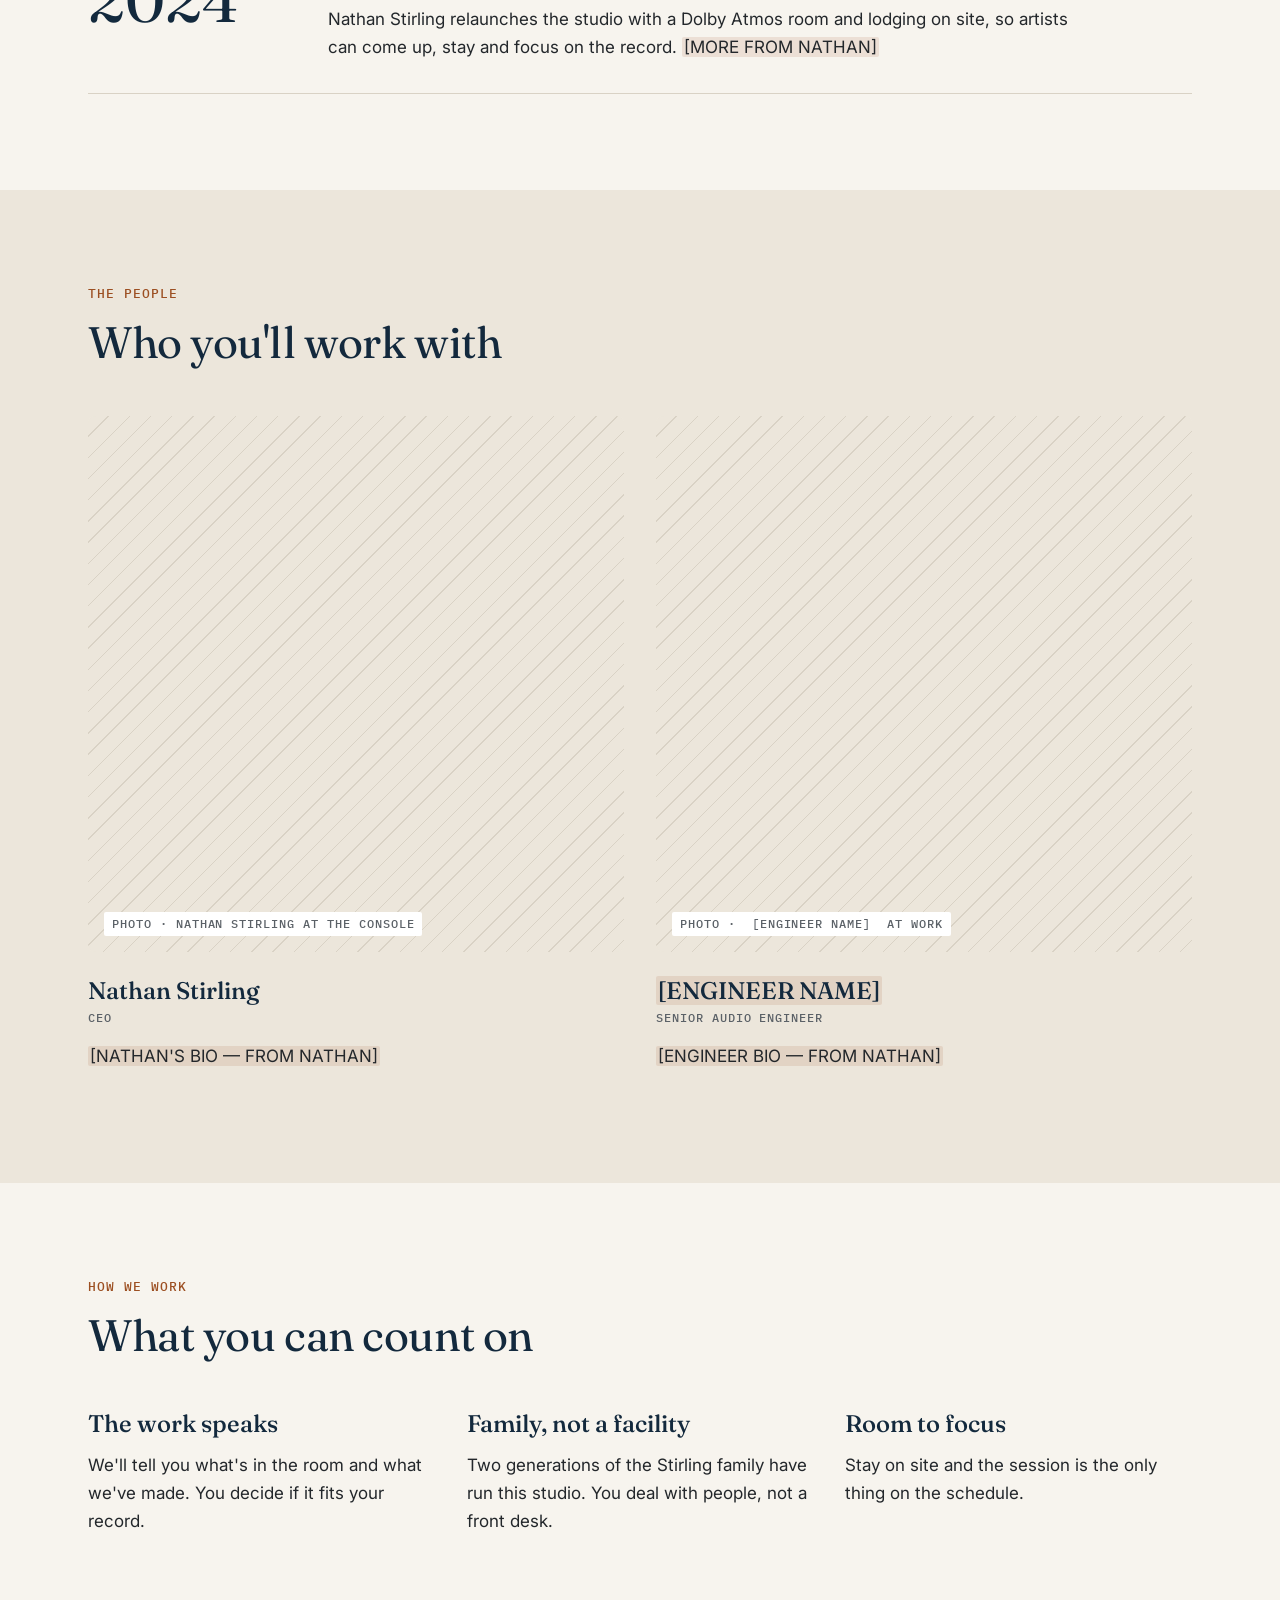
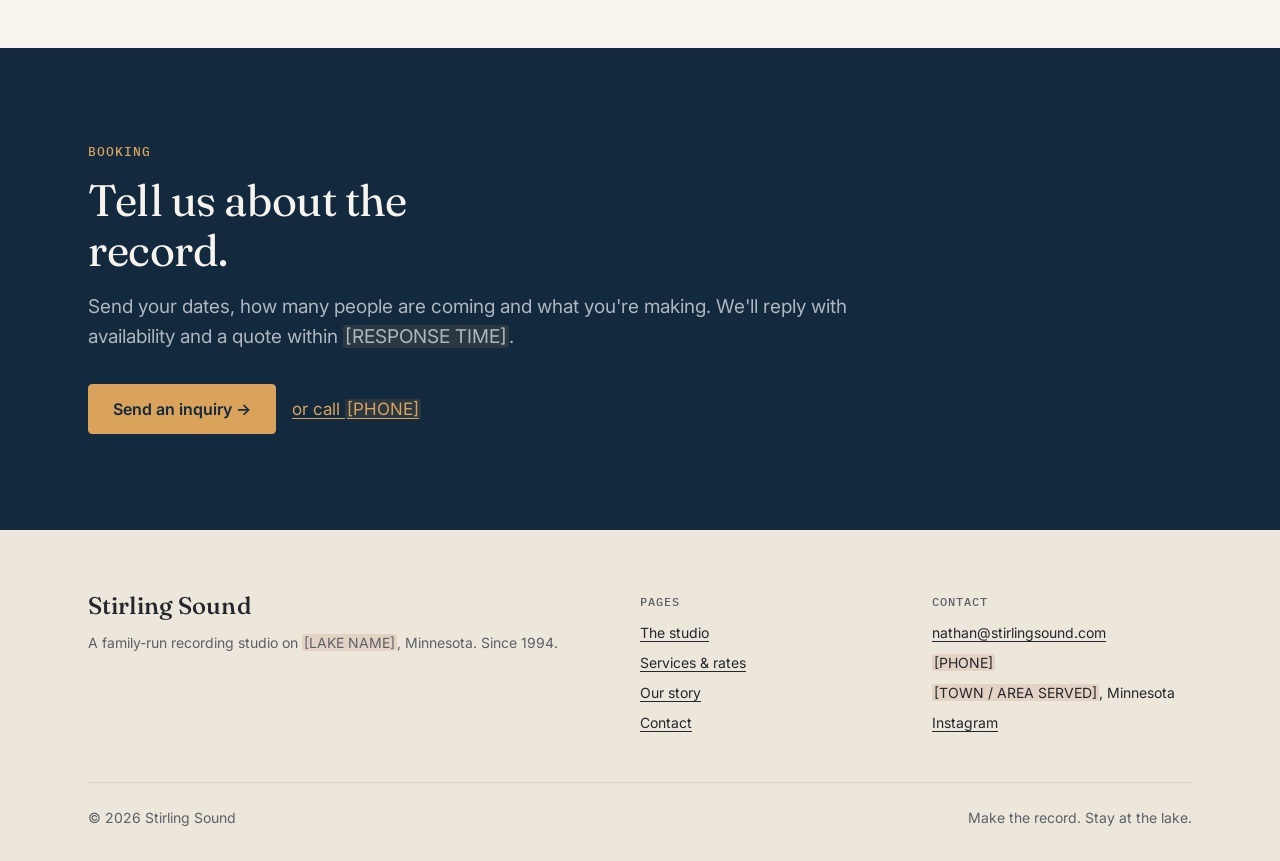
==== commit 06fcb870: "Add Book/Contact page with placeholder StaticForms inquiry form Booking buttons and nav now point to" ====
--- a/about.html
+++ b/about.html
@@ -18,13 +18,13 @@
 <header class="site-header">
   <div class="container">
     <a class="wordmark" href="index.html">Stirling Sound</a>
-    <nav class="nav" aria-label="Main"><a href="gear.html">The studio</a><a href="services.html">Services &amp; rates</a><a href="about.html" aria-current="page">Our story</a><a href="mailto:nathan@stirlingsound.com?subject=Studio%20Inquiry">Contact</a></nav>
-    <a class="btn header-cta" href="mailto:nathan@stirlingsound.com?subject=Studio%20Inquiry">Check dates</a>
+    <nav class="nav" aria-label="Main"><a href="gear.html">The studio</a><a href="services.html">Services &amp; rates</a><a href="about.html" aria-current="page">Our story</a><a href="contact.html">Contact</a></nav>
+    <a class="btn header-cta" href="contact.html">Check dates</a>
     <details class="menu">
       <summary aria-label="Open menu">Menu</summary>
       <nav class="menu-panel" aria-label="Main (mobile)">
-        <a href="index.html">Home</a><a href="gear.html">The studio</a><a href="services.html">Services &amp; rates</a><a href="about.html" aria-current="page">Our story</a><a href="mailto:nathan@stirlingsound.com?subject=Studio%20Inquiry">Contact</a>
-        <a class="btn" href="mailto:nathan@stirlingsound.com?subject=Studio%20Inquiry">Check dates</a>
+        <a href="index.html">Home</a><a href="gear.html">The studio</a><a href="services.html">Services &amp; rates</a><a href="about.html" aria-current="page">Our story</a><a href="contact.html">Contact</a>
+        <a class="btn" href="contact.html">Check dates</a>
       </nav>
     </details>
   </div>
@@ -89,7 +89,7 @@
     <p class="eyebrow">Booking</p>
     <h2 id="cta-title">Tell us about the record.</h2>
     <p class="lead">Send your dates, how many people are coming and what you're making. We'll reply with availability and a quote within <span class="tbd">[RESPONSE TIME]</span>.</p>
-    <div class="btn-row"><a class="btn" href="mailto:nathan@stirlingsound.com?subject=Studio%20Inquiry">Send an inquiry &rarr;</a><a href="tel:+1[PHONE]">or call <span class="tbd">[PHONE]</span></a></div>
+    <div class="btn-row"><a class="btn" href="contact.html">Send an inquiry &rarr;</a><a href="tel:+1[PHONE]">or call <span class="tbd">[PHONE]</span></a></div>
   </div>
 </section>
 </main>
@@ -102,7 +102,7 @@
       </div>
       <div>
         <h2>Pages</h2>
-        <ul><li><a href="gear.html">The studio</a></li><li><a href="services.html">Services &amp; rates</a></li><li><a href="about.html">Our story</a></li></ul>
+        <ul><li><a href="gear.html">The studio</a></li><li><a href="services.html">Services &amp; rates</a></li><li><a href="about.html">Our story</a></li><li><a href="contact.html">Contact</a></li></ul>
       </div>
       <div>
         <h2>Contact</h2>
@@ -110,12 +110,13 @@
           <li><a href="mailto:nathan@stirlingsound.com?subject=Studio%20Inquiry">nathan@stirlingsound.com</a></li>
           <li><span class="tbd">[PHONE]</span></li>
           <li><span class="tbd">[TOWN / AREA SERVED]</span>, Minnesota</li>
-          <li><a href="https://www.instagram.com/[INSTAGRAM HANDLE]/">Instagram</a></li>
+          <li><a href="https://www.instagram.com/stirlingsound/">Instagram</a></li>
         </ul>
       </div>
     </div>
     <div class="footer-base"><span>&copy; 2026 Stirling Sound</span><span>Make the record. Stay at the lake.</span></div>
   </div>
 </footer>
+
 </body>
 </html>
--- a/css/site.css
+++ b/css/site.css
@@ -136,3 +136,56 @@
 
 /* Spacing between a headline and the paragraph under it */
 h1 + .lead, h2 + .lead, h2 + p { margin-top: var(--space-4); }
+
+/* ---- Hero phone line ----------------------------------------------- */
+.hero-call { margin: var(--space-4) 0 0; }
+
+/* ---- Gear by the numbers ------------------------------------------- */
+.stats { list-style: none; padding: var(--space-6) 0 0; margin: var(--space-8) 0 0; border-top: 1px solid var(--color-line); display: grid; grid-template-columns: repeat(2, minmax(0, 1fr)); gap: var(--space-5); color: var(--color-text-muted); }
+.stats .num { display: block; font: 400 2.25rem/1 var(--font-serif); color: var(--color-heading); margin-bottom: var(--space-2); font-variant-numeric: lining-nums tabular-nums; }
+@media (min-width: 768px) { .stats { grid-template-columns: repeat(4, minmax(0, 1fr)); } .stats .num { font-size: 3rem; } }
+
+/* ---- Made here: album covers --------------------------------------- */
+.covers { list-style: none; padding: 0; margin: 0; display: grid; grid-template-columns: repeat(2, minmax(0, 1fr)); gap: var(--space-5) var(--space-4); }
+.covers figure { margin: 0; }
+.covers img, .covers .ph { aspect-ratio: 1; border-radius: var(--radius-sm); }
+.covers figcaption { margin-top: var(--space-3); display: grid; gap: 2px; font-size: var(--fs-small); line-height: var(--lh-small); }
+.covers figcaption span { color: var(--color-text-muted); }
+@media (min-width: 768px) { .covers { grid-template-columns: repeat(3, minmax(0, 1fr)); gap: var(--space-6); } }
+@media (min-width: 1100px) { .covers { grid-template-columns: repeat(6, minmax(0, 1fr)); } }
+
+/* ---- Testimonial --------------------------------------------------- */
+.quote { margin: 0 auto; max-width: 52rem; text-align: center; }
+.quote blockquote { margin: 0; }
+.quote blockquote p { font: 400 1.625rem/1.3 var(--font-serif); color: var(--color-heading); max-width: none; margin: 0; text-wrap: balance; }
+.quote figcaption { margin-top: var(--space-6); display: grid; gap: var(--space-1); justify-items: center; }
+@media (min-width: 768px) { .quote blockquote p { font-size: 2.25rem; } }
+
+/* ---- Room quick facts ---------------------------------------------- */
+.room-facts { margin: var(--space-5) 0 0; display: grid; gap: var(--space-3); }
+.room-facts div { display: grid; gap: 2px; padding-top: var(--space-3); border-top: 1px solid var(--color-line); }
+.room-facts dt { font: var(--fw-medium) var(--fs-label-sm)/1.33 var(--font-mono); letter-spacing: var(--tracking-label); text-transform: uppercase; color: var(--color-text-muted); }
+.room-facts dd { margin: 0; font-size: .9375rem; line-height: 1.5; }
+
+/* ---- Gallery and floor plan ---------------------------------------- */
+.plan { margin: 0; }
+.plan figcaption { margin-top: var(--space-3); }
+.gallery { list-style: none; padding: 0; margin: 0; display: grid; grid-template-columns: repeat(2, minmax(0, 1fr)); gap: var(--space-4); }
+.gallery figure { margin: 0; }
+.gallery .ph span { display: none; }
+.gallery figcaption { margin-top: var(--space-2); }
+
+/* ---- Contact page -------------------------------------------------- */
+.contact-grid { display: grid; gap: var(--space-7); align-items: start; }
+@media (min-width: 900px) { .contact-grid { grid-template-columns: minmax(0, 1.7fr) minmax(0, 1fr); gap: var(--space-8); } }
+.contact-aside { padding-top: var(--space-2); }
+.h4-like { font-size: var(--fs-h4); line-height: var(--lh-h4); font-weight: 500; }
+.field fieldset, fieldset.field { border: 0; padding: 0; margin: 0 0 var(--space-5); min-width: 0; }
+fieldset.field legend { margin-bottom: var(--space-3); padding: 0; }
+select.input { appearance: none; background-image: linear-gradient(45deg, transparent 50%, var(--color-text) 50%), linear-gradient(135deg, var(--color-text) 50%, transparent 50%); background-position: calc(100% - 20px) 50%, calc(100% - 14px) 50%; background-size: 6px 6px; background-repeat: no-repeat; padding-right: 40px; }
+#form-status { margin-top: var(--space-5); outline: none; }
+#form-status.note { padding: var(--space-5); background: var(--color-surface-alt); border-radius: var(--radius-md); }
+#form-status.error-box { padding: var(--space-5); border: 2px solid var(--color-error); border-radius: var(--radius-md); color: var(--color-error); }
+#form-status p { margin: 0; }
+.field { align-content: start; }
+.field .choice, .choice { font: var(--fw-regular) 1rem/1.5 var(--font-sans); letter-spacing: 0; text-transform: none; color: var(--color-text); min-height: 44px; }
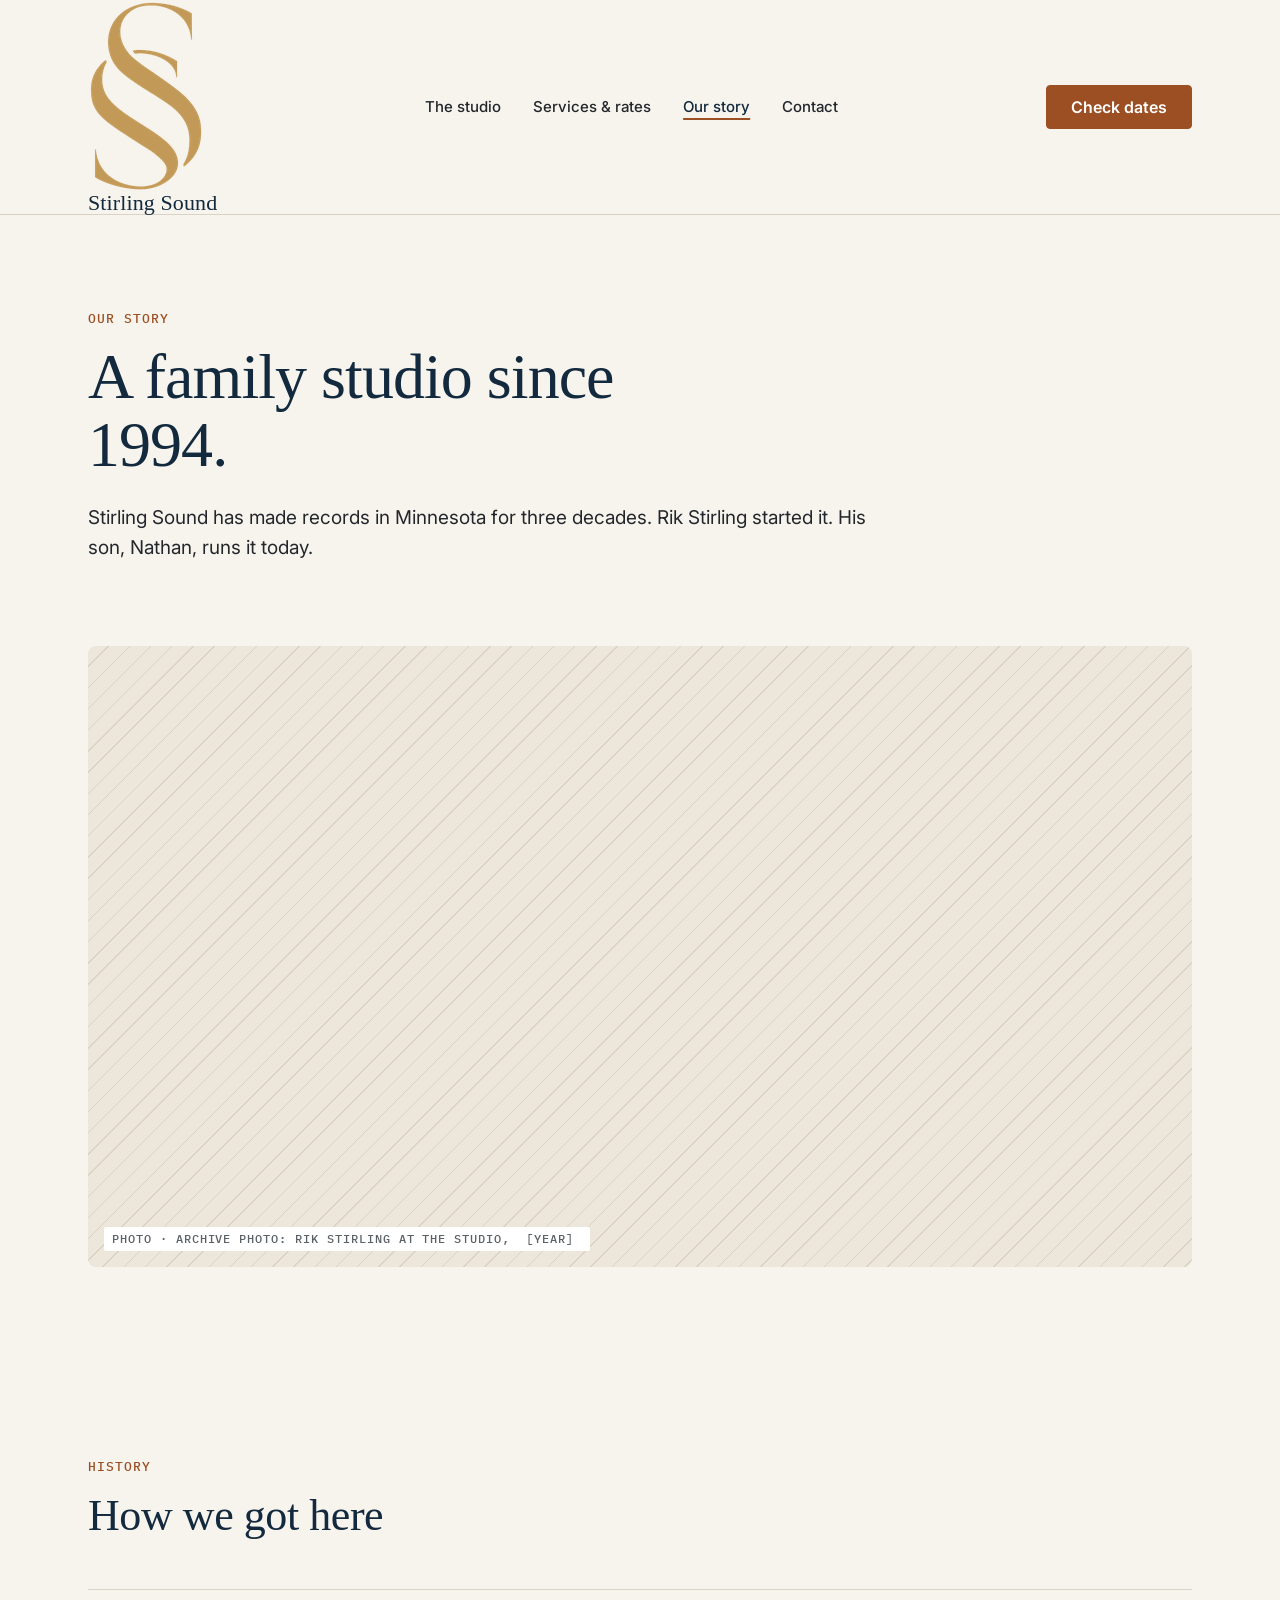
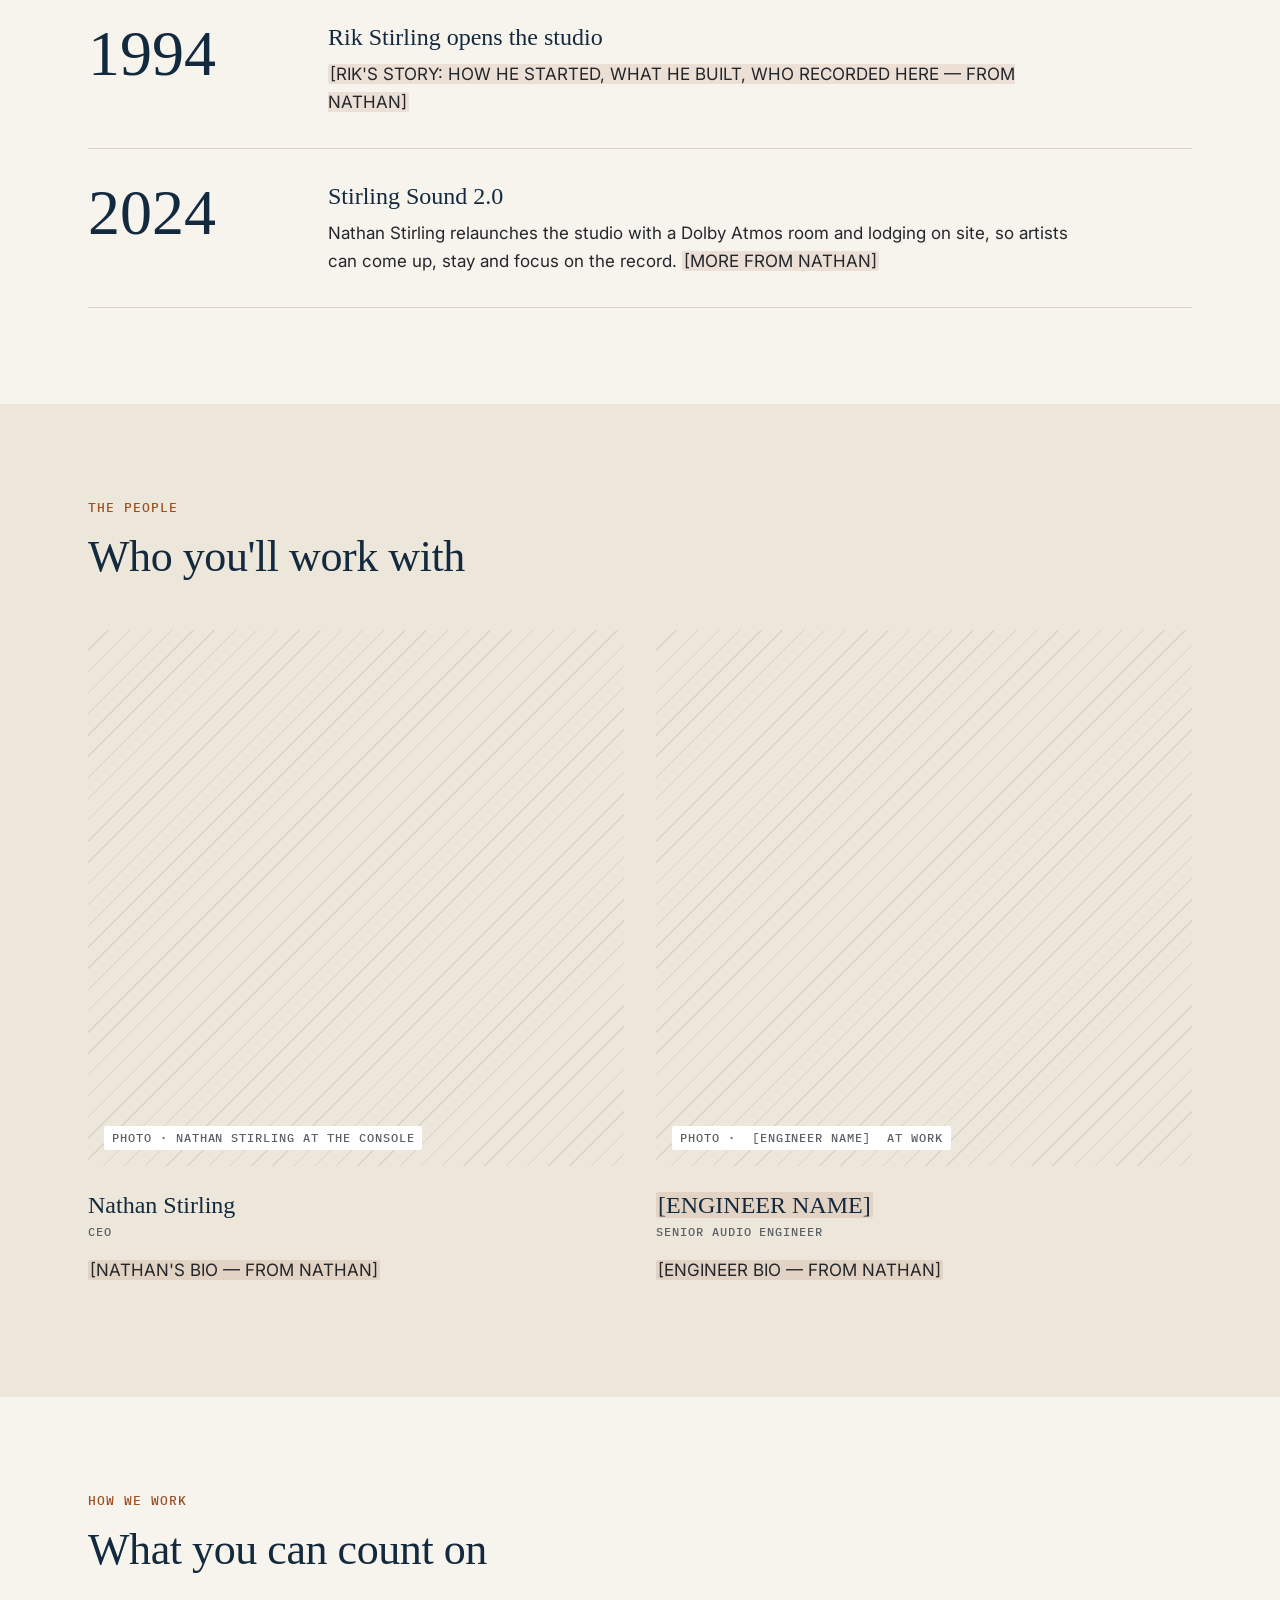
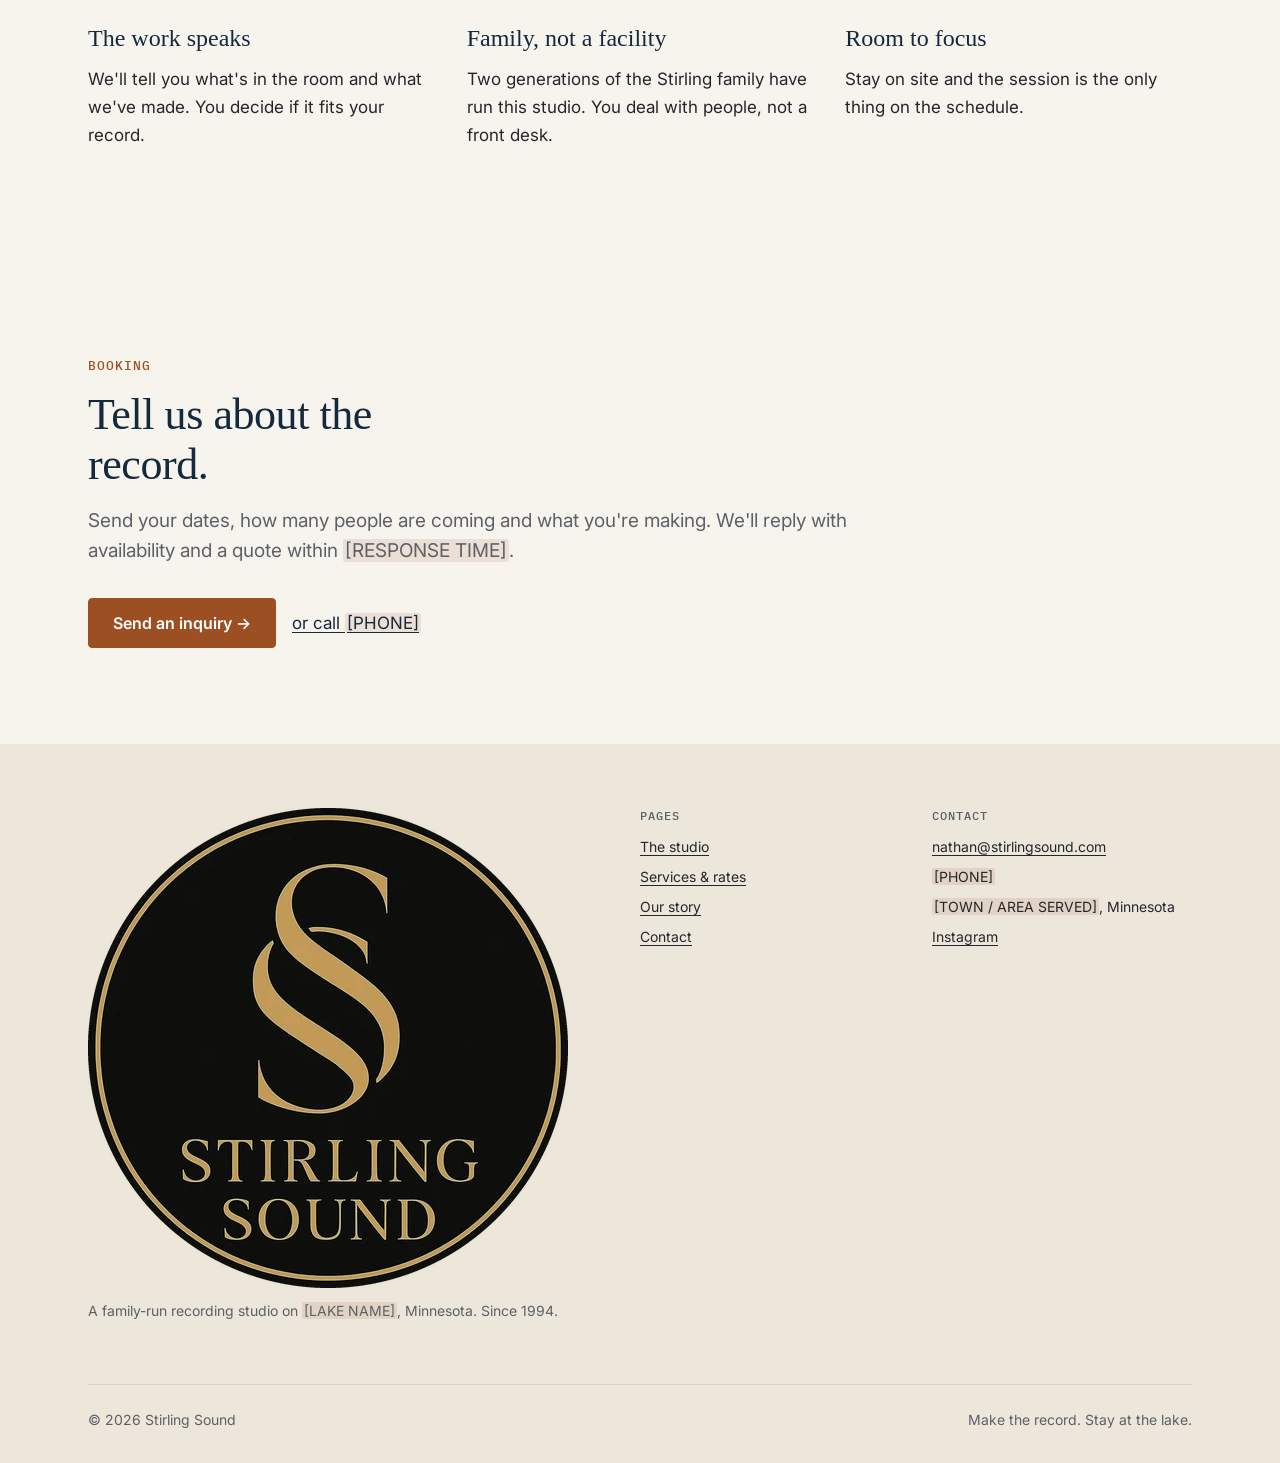
==== commit c2dc5bcf: "Put the logo in the header and footer, dark header, favicons and theme-color Co-Authored-By: Claude " ====
--- a/about.html
+++ b/about.html
@@ -8,16 +8,20 @@
 <meta name="robots" content="noindex"><!-- remove at launch -->
 <link rel="preconnect" href="https://fonts.googleapis.com">
 <link rel="preconnect" href="https://fonts.gstatic.com" crossorigin>
-<link href="https://fonts.googleapis.com/css2?family=Fraunces:opsz,wght@9..144,400..600&family=IBM+Plex+Mono:wght@400;500&family=Inter:wght@400;500;600&display=swap" rel="stylesheet">
+<link href="https://fonts.googleapis.com/css2?family=Cormorant+Garamond:wght@500;600&family=IBM+Plex+Mono:wght@400;500&family=Inter:wght@400;500;600&display=swap" rel="stylesheet">
+<link rel="icon" href="favicon.ico" sizes="48x48">
+<link rel="icon" href="brand/favicon-32.png" type="image/png" sizes="32x32">
+<link rel="apple-touch-icon" href="brand/apple-touch-icon.png">
+<meta name="theme-color" content="#0E0E0C">
 <link rel="stylesheet" href="css/tokens.css">
 <link rel="stylesheet" href="css/base.css">
 <link rel="stylesheet" href="css/site.css">
 </head>
 <body>
 <a class="skip" href="#main">Skip to content</a>
-<header class="site-header">
+<header class="site-header" data-theme="dark">
   <div class="container">
-    <a class="wordmark" href="index.html">Stirling Sound</a>
+    <a class="wordmark" href="index.html"><img src="brand/monogram-gold.png" alt="" width="116" height="192"><span>Stirling Sound</span></a>
     <nav class="nav" aria-label="Main"><a href="gear.html">The studio</a><a href="services.html">Services &amp; rates</a><a href="about.html" aria-current="page">Our story</a><a href="contact.html">Contact</a></nav>
     <a class="btn header-cta" href="contact.html">Check dates</a>
     <details class="menu">
@@ -84,7 +88,7 @@
   </div>
 </section>
 
-<section class="section cta-band" data-theme="lake" aria-labelledby="cta-title">
+<section class="section cta-band" data-theme="dark" aria-labelledby="cta-title">
   <div class="container">
     <p class="eyebrow">Booking</p>
     <h2 id="cta-title">Tell us about the record.</h2>
@@ -97,7 +101,7 @@
   <div class="container">
     <div class="footer-grid">
       <div class="footer-brand">
-        <a class="wordmark" href="index.html">Stirling Sound</a>
+        <a href="index.html"><img class="logo-badge" src="brand/logo-badge.webp" alt="Stirling Sound" width="480" height="480" loading="lazy"></a>
         <p>A family-run recording studio on <span class="tbd">[LAKE NAME]</span>, Minnesota. Since 1994.</p>
       </div>
       <div>
--- a/css/site.css
+++ b/css/site.css
@@ -189,3 +189,31 @@
 #form-status p { margin: 0; }
 .field { align-content: start; }
 .field .choice, .choice { font: var(--fw-regular) 1rem/1.5 var(--font-sans); letter-spacing: 0; text-transform: none; color: var(--color-text); min-height: 44px; }
+
+/* ---- Availability calendar (js/availability.js) -------------------- */
+.availability { max-width: 32rem; }
+.cal-sample { font-size: var(--fs-small); line-height: var(--lh-small); padding: var(--space-3) var(--space-4); background: var(--color-surface-alt); border-left: 3px solid var(--color-accent); border-radius: var(--radius-sm); margin-bottom: var(--space-5); }
+.cal-head { display: flex; align-items: center; justify-content: space-between; gap: var(--space-4); margin-bottom: var(--space-4); }
+.cal-title { font-size: var(--fs-h4); line-height: var(--lh-h4); }
+.cal-nav { min-width: 44px; min-height: 44px; border: 1px solid var(--color-field-border); border-radius: var(--radius-md); background: var(--color-surface); color: var(--color-heading); font: var(--fw-medium) 1.125rem/1 var(--font-sans); cursor: pointer; }
+.cal-nav:hover:not(:disabled) { background: var(--color-heading); color: var(--color-bg); }
+.cal-nav:disabled { opacity: .35; cursor: default; }
+.cal-grid { width: 100%; border-collapse: separate; border-spacing: 4px; table-layout: fixed; }
+.cal-grid th { font: var(--fw-medium) var(--fs-label-sm)/1.33 var(--font-mono); letter-spacing: var(--tracking-label); color: var(--color-text-muted); padding-bottom: var(--space-2); }
+.cal-grid abbr { text-decoration: none; }
+.cal-day { padding: 0; text-align: center; }
+.cal-day a, .cal-day span { display: flex; align-items: center; justify-content: center; aspect-ratio: 1; min-height: 40px; border-radius: var(--radius-md); font: var(--fw-medium) var(--fs-spec)/1 var(--font-mono); font-variant-numeric: tabular-nums; text-decoration: none; }
+.cal-day.is-open a { background: var(--color-surface); color: var(--color-heading); border: 1px solid var(--color-field-border); }
+.cal-day.is-open a:hover { background: var(--color-cta-bg); border-color: var(--color-cta-bg); color: var(--color-cta-text); }
+.cal-day.is-limited a { color: var(--color-heading); border: 1px dashed var(--color-field-border); background: repeating-linear-gradient(135deg, var(--color-surface) 0 5px, var(--color-surface-alt) 5px 10px); }
+.cal-day.is-limited a:hover { border-style: solid; border-color: var(--color-cta-bg); }
+.cal-day.is-booked span { background: var(--color-surface-alt); color: var(--color-text-muted); text-decoration: line-through; }
+.cal-day.is-past span { color: var(--color-text-muted); opacity: .5; }
+.cal-day.is-today a, .cal-day.is-today span { box-shadow: inset 0 0 0 2px var(--color-heading); }
+.cal-key { list-style: none; padding: 0; margin: var(--space-4) 0 0; display: flex; flex-wrap: wrap; gap: var(--space-5); font-size: var(--fs-small); color: var(--color-text-muted); }
+.cal-key li { display: inline-flex; align-items: center; gap: var(--space-2); }
+.swatch { width: 16px; height: 16px; border-radius: var(--radius-sm); display: inline-block; }
+.swatch.is-open { background: var(--color-surface); border: 1px solid var(--color-field-border); }
+.swatch.is-limited { border: 1px dashed var(--color-field-border); background: repeating-linear-gradient(135deg, var(--color-surface) 0 3px, var(--color-surface-alt) 3px 6px); }
+.swatch.is-booked { background: var(--color-surface-alt); border: 1px solid var(--color-line); }
+.cal-error { margin-top: var(--space-4); color: var(--color-error); font-size: var(--fs-small); }
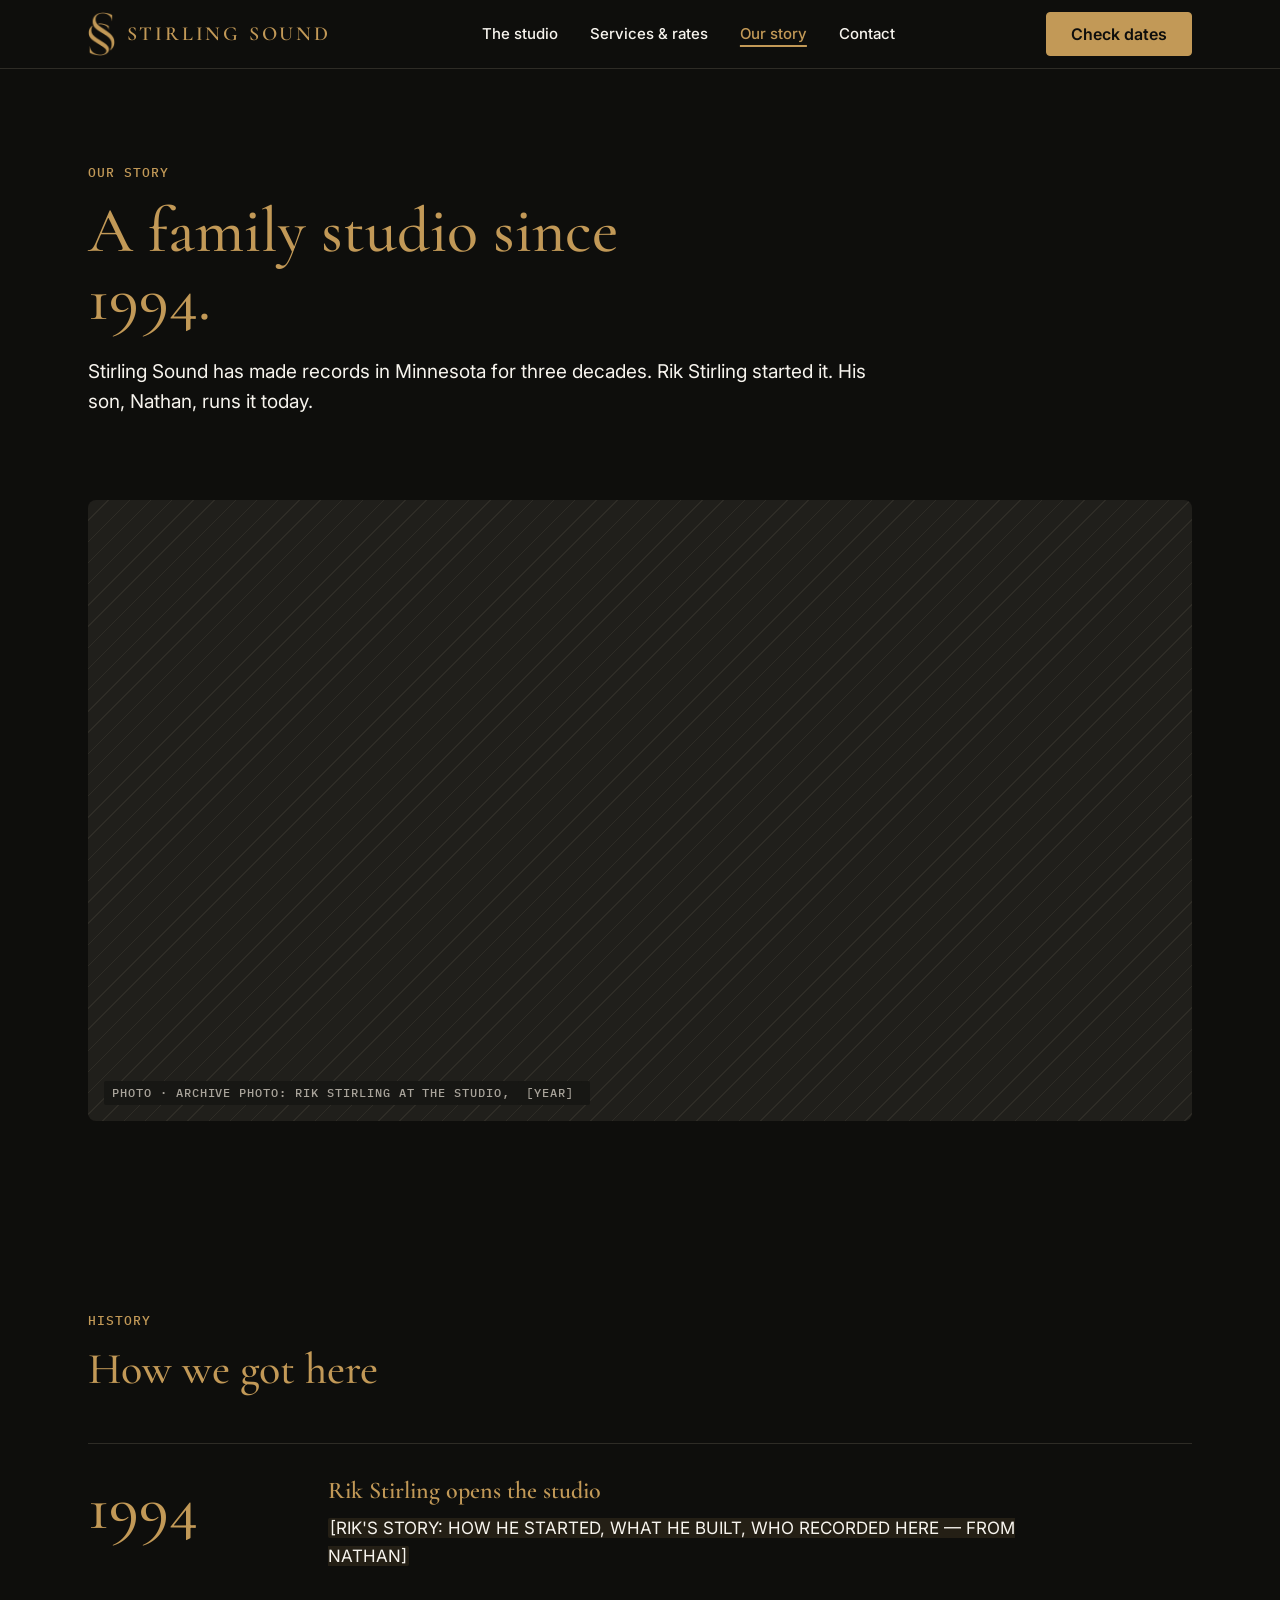
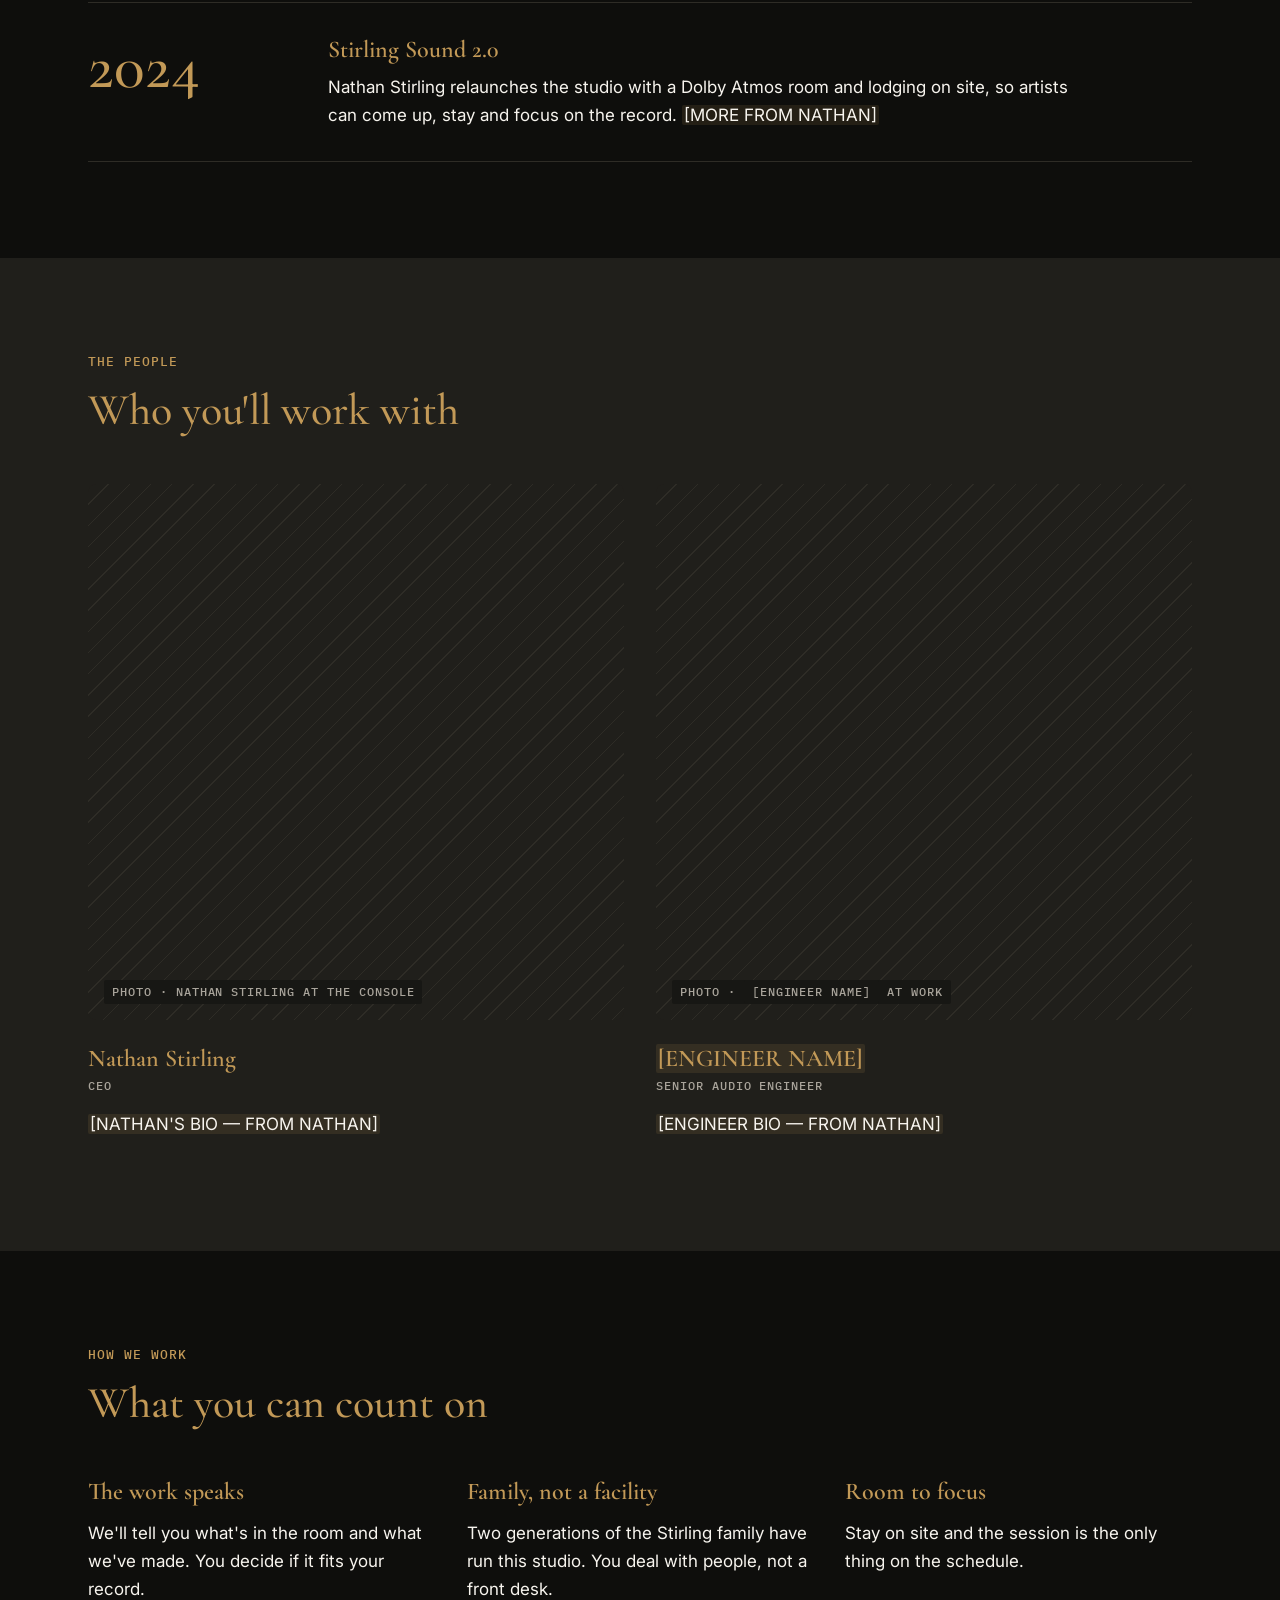
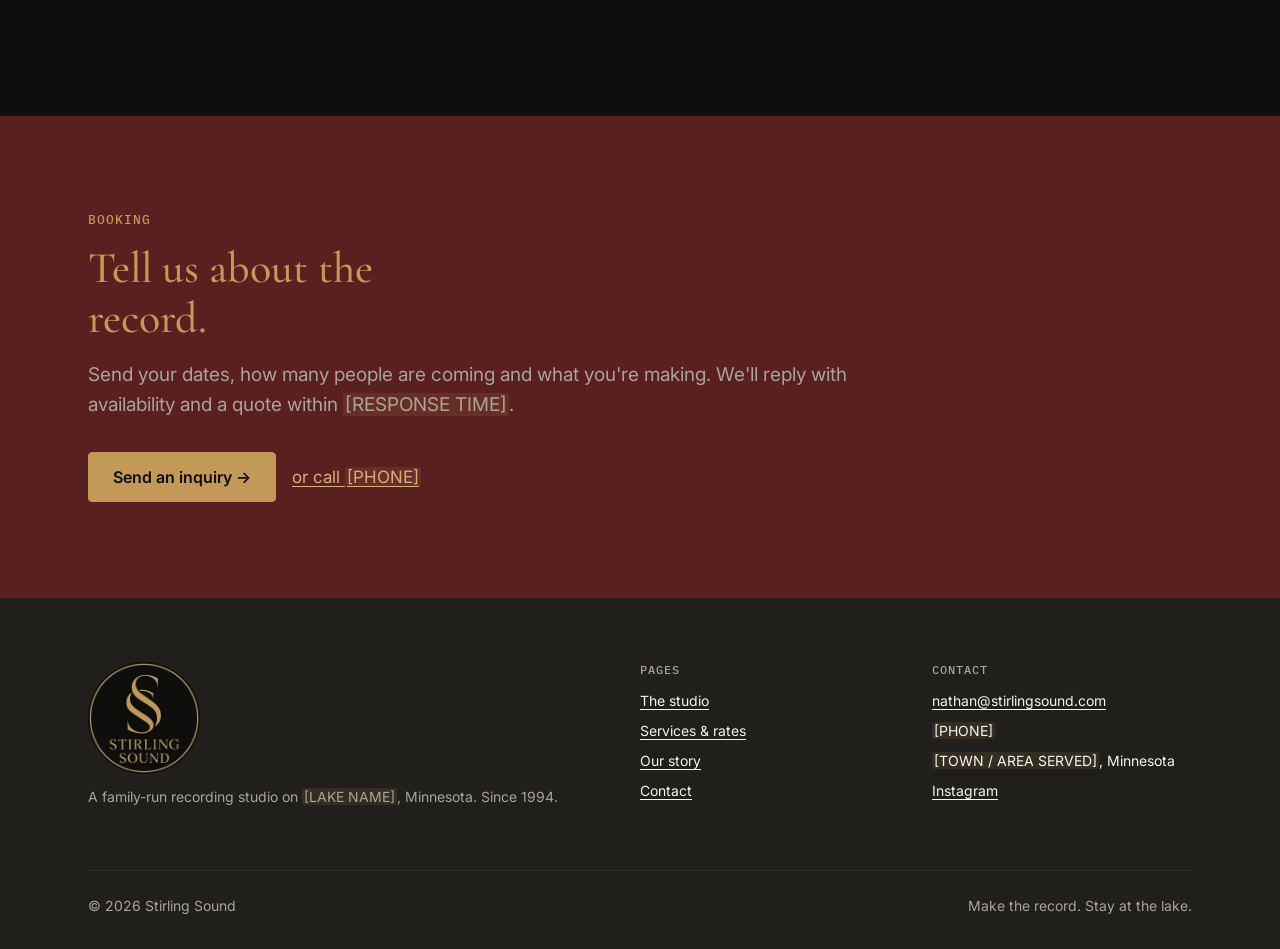
==== commit e4d6b8b8: "Control room direction: black page default, oxblood bands, gold accent Co-Authored-By: Claude Opus 5" ====
--- a/about.html
+++ b/about.html
@@ -88,7 +88,7 @@
   </div>
 </section>
 
-<section class="section cta-band" data-theme="dark" aria-labelledby="cta-title">
+<section class="section cta-band" data-theme="oxblood" aria-labelledby="cta-title">
   <div class="container">
     <p class="eyebrow">Booking</p>
     <h2 id="cta-title">Tell us about the record.</h2>
--- a/css/tokens.css
+++ b/css/tokens.css
@@ -4,54 +4,61 @@
    Load fonts first, in <head>:
    <link rel="preconnect" href="https://fonts.googleapis.com">
    <link rel="preconnect" href="https://fonts.gstatic.com" crossorigin>
-   <link href="https://fonts.googleapis.com/css2?family=Fraunces:opsz,wght@9..144,400..600&family=IBM+Plex+Mono:wght@400;500&family=Inter:wght@400;500;600&display=swap" rel="stylesheet">
+   <link href="https://fonts.googleapis.com/css2?family=Cormorant+Garamond:wght@500;600&family=IBM+Plex+Mono:wght@400;500&family=Inter:wght@400;500;600&display=swap" rel="stylesheet">
    ========================================================================== */
 
 :root {
-  /* ---- Palette (raw) -------------------------------------------------- */
-  --lake-900: #13293D;   /* anchor: deep lake navy */
-  --lake-700: #1C3A52;   /* raised surfaces on navy */
-  --lake-500: #2E6A96;   /* focus ring on light */
-  --lake-line: #2E4A61;  /* hairlines on navy (decorative) */
-  --pine-800: #1E3B33;   /* dark pine: alternate dark ground */
-  --cedar-600: #9C4F22;  /* cedar: CTA on light */
-  --cedar-700: #7F3F19;  /* cedar hover / pressed */
-  --amber-400: #D9A35B;  /* early light: accent + CTA on dark ONLY */
-  --amber-300: #E6B877;  /* amber hover on dark */
-  --birch-50: #F7F4EE;   /* page background */
-  --mist-100: #ECE6DB;   /* alternate light section */
+  /* ---- Palette (raw) — sampled from the Stirling Sound logo ---------- */
+  --black-950: #0E0E0C;  /* logo field: warm near-black (anchor) */
+  --black-900: #171714;  /* raised surfaces on black */
+  --black-800: #201F1B;  /* alternate dark ground / hover */
+  --black-line: #2E2C26; /* hairlines on black (decorative) */
+  --gold-500: #C29957;   /* logo gold: accent + CTA on dark ONLY */
+  --gold-300: #D4B07A;   /* gold hover / focus on dark */
+  --gold-700: #7E6130;   /* deep gold: accent text on light (AA) */
+  --ivory-50: #F7F4EE;   /* page background */
+  --ivory-100: #ECE6DB;  /* alternate light section */
   --paper: #FFFFFF;      /* cards, fields */
-  --charcoal-900: #23272B; /* body text */
-  --stone-600: #5B6167;  /* secondary text on light */
-  --fog-300: #AEB7BF;    /* secondary text on navy */
+  --ink-900: #1A1916;    /* body text on light */
+  --stone-600: #5B5850;  /* secondary text on light */
+  --fog-300: #A9A49B;    /* secondary text on black */
   --line-200: #D9D2C5;   /* hairlines on light (decorative) */
-  --steel-400: #7D8287;  /* field borders on light (3:1+) */
-  --steel-300: #7E93A6;  /* field borders on navy (3:1+) */
+  --steel-400: #7D7A72;  /* field borders on light (3:1+) */
+  --steel-300: #77736A;  /* field borders on black (3:1+) */
+  --oxblood-900: #3D1515; /* tertiary: deep bands (Our Story, Atmos feature) */
+  --oxblood-800: #4A1B1A; /* tertiary: raised surfaces on oxblood */
+  --oxblood-700: #5A1F1F; /* tertiary: main blocks / hover ground */
+  --oxblood-500: #7A2E2A; /* tertiary: decorative highlight only, never text ground */
+  --oxblood-line: #6B2B28; /* hairlines on oxblood (decorative) */
   --red-600: #A3261F;
   --red-300: #F0907F;
   --green-600: #2F6B45;
   --green-300: #86C9A0;
 
-  /* ---- Semantic (light / default) ------------------------------------- */
-  --color-bg: var(--birch-50);
-  --color-surface: var(--paper);
-  --color-surface-alt: var(--mist-100);
-  --color-text: var(--charcoal-900);          /* 13.7:1 on birch */
-  --color-text-muted: var(--stone-600);       /* 5.7:1 on birch */
-  --color-heading: var(--lake-900);           /* 13.6:1 on birch */
-  --color-accent: var(--cedar-600);           /* 5.4:1 on birch */
-  --color-cta-bg: var(--cedar-600);
-  --color-cta-bg-hover: var(--cedar-700);
-  --color-cta-text: var(--paper);             /* 5.9:1 on cedar */
-  --color-link: var(--lake-900);
-  --color-line: var(--line-200);
-  --color-field-border: var(--steel-400);     /* 3.5:1 on birch */
-  --color-focus: var(--lake-500);             /* 5.3:1 on birch */
-  --color-error: var(--red-600);
-  --color-success: var(--green-600);
+  /* ---- Semantic (default: dark, "control room") ---------------------
+     60-30-10: black shades are the 60 (page, surfaces, panels), oxblood
+     bands are the 30 (data-theme="oxblood"), gold is the 10 (CTAs, links,
+     headings). Ivory sections are still available via data-theme="light". */
+  color-scheme: dark;
+  --color-bg: var(--black-950);
+  --color-surface: var(--black-900);
+  --color-surface-alt: var(--black-800);
+  --color-text: var(--ivory-50);              /* 17.6:1 on 950, 15.0:1 on 800 */
+  --color-text-muted: var(--fog-300);         /* 7.8:1 on 950, 6.7:1 on 800 */
+  --color-heading: var(--gold-500);           /* 7.4:1 on 950, 6.3:1 on 800 */
+  --color-accent: var(--gold-500);
+  --color-cta-bg: var(--gold-500);
+  --color-cta-bg-hover: var(--gold-300);
+  --color-cta-text: var(--black-950);         /* 7.4:1 on gold */
+  --color-link: var(--gold-500);
+  --color-line: var(--black-line);
+  --color-field-border: var(--steel-300);     /* 3.8:1 on 900, 3.5:1 on 800 */
+  --color-focus: var(--gold-300);
+  --color-error: var(--red-300);
+  --color-success: var(--green-300);
 
   /* ---- Type ----------------------------------------------------------- */
-  --font-serif: "Fraunces", Georgia, "Times New Roman", serif;
+  --font-serif: "Cormorant Garamond", Garamond, Georgia, "Times New Roman", serif;
   --font-sans: "Inter", system-ui, -apple-system, "Segoe UI", Roboto, sans-serif;
   --font-mono: "IBM Plex Mono", ui-monospace, Menlo, Consolas, monospace;
 
@@ -72,7 +79,8 @@
   --fw-regular: 400;
   --fw-medium: 500;
   --fw-semibold: 600;
-  --tracking-display: -0.015em;
+  --tracking-display: 0;
+  --tracking-caps: 0.14em;  /* spaced capitals, as in the logo wordmark */
   --tracking-label: 0.08em;
 
   /* ---- Space, radius, layout ----------------------------------------- */
@@ -91,7 +99,7 @@
   --gutter: 20px;
   --section-pad: var(--space-8);
 
-  --shadow-card: 0 1px 2px rgba(19, 41, 61, 0.06), 0 8px 24px rgba(19, 41, 61, 0.08);
+  --shadow-card: 0 1px 2px rgba(14, 14, 12, 0.06), 0 8px 24px rgba(14, 14, 12, 0.10);
   --focus-ring: 2px solid var(--color-focus);
   --focus-offset: 2px;
   --ease: cubic-bezier(0.2, 0, 0, 1);
@@ -113,23 +121,68 @@
   }
 }
 
-/* Dark "lake" sections: add data-theme="lake" (or .section--lake) to any block */
+/* Black sections: data-theme="dark" (or .section--dark) matches the page
+   default; kept so the header and older markup stay explicit.
+   "lake" is kept as an alias. */
+[data-theme="dark"],
+.section--dark,
 [data-theme="lake"],
 .section--lake {
-  --color-bg: var(--lake-900);
-  --color-surface: var(--lake-700);
-  --color-surface-alt: var(--pine-800);
-  --color-text: var(--birch-50);              /* 13.6:1 */
-  --color-text-muted: var(--fog-300);         /* 7.3:1 */
-  --color-heading: var(--birch-50);
-  --color-accent: var(--amber-400);           /* 6.6:1 */
-  --color-cta-bg: var(--amber-400);
-  --color-cta-bg-hover: var(--amber-300);
-  --color-cta-text: var(--lake-900);          /* 6.6:1 on amber */
-  --color-link: var(--amber-400);
-  --color-line: var(--lake-line);
-  --color-field-border: var(--steel-300);     /* 3.7:1 on lake-700 */
-  --color-focus: var(--amber-400);
+  --color-bg: var(--black-950);
+  --color-surface: var(--black-900);
+  --color-surface-alt: var(--black-800);
+  background: var(--color-bg);
+  color: var(--color-text);
+}
+
+/* Ivory sections (optional): data-theme="light" for a long-read block.
+   Logo gold is never text here (2.4:1); accents use gold-700. */
+[data-theme="light"],
+.section--light {
+  color-scheme: light;
+  --color-bg: var(--ivory-50);
+  --color-surface: var(--paper);
+  --color-surface-alt: var(--ivory-100);
+  --color-text: var(--ink-900);               /* 16.0:1 on ivory */
+  --color-text-muted: var(--stone-600);       /* 6.5:1 on ivory */
+  --color-heading: var(--black-950);          /* 17.6:1 on ivory */
+  --color-accent: var(--gold-700);            /* 5.3:1 on ivory, 4.7:1 on ivory-100 */
+  --color-cta-bg: var(--black-950);
+  --color-cta-bg-hover: var(--black-800);
+  --color-cta-text: var(--gold-500);          /* 7.4:1 on black */
+  --color-link: var(--black-950);
+  --color-line: var(--line-200);
+  --color-field-border: var(--steel-400);     /* 3.9:1 on ivory */
+  --color-focus: var(--gold-700);             /* 5.3:1 on ivory */
+  --color-error: var(--red-600);
+  --color-success: var(--green-600);
+  background: var(--color-bg);
+  color: var(--color-text);
+}
+
+/* Oxblood sections (the 30): add data-theme="oxblood" to a full-width band
+   or a feature card. The band sits on oxblood-700 so it reads against black
+   (1.5:1 ground shift); panels inside step down to 800/900. Never two oxblood
+   bands in a row.
+   Contrast (WCAG): ivory text 14.5:1 on 900, 11.6:1 on 700; gold-500 6.1:1
+   on 900, 4.8:1 on 700; fog-300 6.4:1 / 5.1:1. Field borders use fog-300
+   (steel-300 drops below 3:1 on oxblood-700). */
+[data-theme="oxblood"],
+.section--oxblood {
+  --color-bg: var(--oxblood-700);
+  --color-surface: var(--oxblood-800);
+  --color-surface-alt: var(--oxblood-900);
+  --color-text: var(--ivory-50);
+  --color-text-muted: var(--fog-300);
+  --color-heading: var(--gold-500);
+  --color-accent: var(--gold-500);
+  --color-cta-bg: var(--gold-500);
+  --color-cta-bg-hover: var(--gold-300);
+  --color-cta-text: var(--black-950);
+  --color-link: var(--gold-300);              /* 6.2:1 on 700 */
+  --color-line: var(--oxblood-500);
+  --color-field-border: var(--fog-300);
+  --color-focus: var(--gold-300);
   --color-error: var(--red-300);
   --color-success: var(--green-300);
   background: var(--color-bg);
--- a/css/base.css
+++ b/css/base.css
@@ -1,5 +1,5 @@
 /* Stirling Sound — base styles. Load after tokens.css.
-   Uses semantic tokens only, so any block with data-theme="lake" flips to the dark palette. */
+   Uses semantic tokens only, so any block with data-theme="dark" flips to the dark palette. */
 
 *, *::before, *::after { box-sizing: border-box; }
 html { -webkit-text-size-adjust: 100%; scroll-behavior: smooth; }
@@ -15,10 +15,10 @@
 
 /* ---- Type ---------------------------------------------------------- */
 h1, h2, h3, h4 { font-family: var(--font-serif); color: var(--color-heading); margin: 0; }
-h1 { font-size: var(--fs-h1); line-height: var(--lh-h1); font-weight: 400; letter-spacing: var(--tracking-display); }
-h2 { font-size: var(--fs-h2); line-height: var(--lh-h2); font-weight: 400; letter-spacing: -0.01em; }
-h3 { font-size: var(--fs-h3); line-height: var(--lh-h3); font-weight: 500; }
-h4 { font-size: var(--fs-h4); line-height: var(--lh-h4); font-weight: 500; }
+h1 { font-size: var(--fs-h1); line-height: var(--lh-h1); font-weight: 500; letter-spacing: var(--tracking-display); }
+h2 { font-size: var(--fs-h2); line-height: var(--lh-h2); font-weight: 500; }
+h3 { font-size: var(--fs-h3); line-height: var(--lh-h3); font-weight: 600; }
+h4 { font-size: var(--fs-h4); line-height: var(--lh-h4); font-weight: 600; }
 h5, h6 { font-family: var(--font-sans); font-weight: var(--fw-semibold); color: var(--color-heading); margin: 0; }
 h5 { font-size: var(--fs-h5); line-height: var(--lh-h5); }
 h6 { font-size: var(--fs-h6); line-height: var(--lh-h6); }
@@ -82,7 +82,7 @@
 .photo { border-radius: var(--radius-lg); overflow: hidden; }
 .photo img { width: 100%; height: 100%; object-fit: cover; }
 .scrim { position: relative; }
-.scrim::after { content: ""; position: absolute; inset: 0; background: rgba(19, 41, 61, 0.55); pointer-events: none; }
+.scrim::after { content: ""; position: absolute; inset: 0; background: rgba(14, 14, 12, 0.55); pointer-events: none; }
 
 /* ---- Forms --------------------------------------------------------- */
 .field { display: grid; gap: var(--space-2); margin-bottom: var(--space-5); }
--- a/css/site.css
+++ b/css/site.css
@@ -6,9 +6,19 @@
 
 /* ---- Header -------------------------------------------------------- */
 .site-header { position: sticky; top: 0; z-index: 50; background: var(--color-bg); border-bottom: 1px solid var(--color-line); }
-.site-header .container { display: flex; align-items: center; justify-content: space-between; gap: var(--space-4); min-height: 68px; }
-.wordmark { font: 500 1.375rem/1 var(--font-serif); color: var(--color-heading); text-decoration: none; letter-spacing: .005em; white-space: nowrap; }
+/* Mobile: monogram only, centered; menu on the right. Desktop (768+): monogram left, name to its right. */
+.site-header .container { display: grid; grid-template-columns: 1fr auto 1fr; align-items: center; gap: var(--space-4); min-height: 68px; }
+.site-header .wordmark { grid-column: 2; }
+.site-header .menu { grid-column: 3; justify-self: end; }
+.wordmark { display: inline-flex; align-items: center; gap: var(--space-3); font: 600 1.25rem/1 var(--font-serif); color: var(--color-heading); text-decoration: none; text-transform: uppercase; letter-spacing: var(--tracking-caps); white-space: nowrap; }
 .wordmark:hover { text-decoration: none; }
+.wordmark img { width: auto; height: 44px; }
+/* Name stays in the link for screen readers, hidden visually on mobile */
+.wordmark span { position: absolute; width: 1px; height: 1px; overflow: hidden; clip: rect(0 0 0 0); white-space: nowrap; }
+@media (min-width: 768px) {
+  .site-header .container { display: flex; justify-content: space-between; }
+  .wordmark span { position: static; width: auto; height: auto; overflow: visible; clip: auto; }
+}
 .nav { display: none; }
 .nav a { color: var(--color-text); text-decoration: none; font-weight: var(--fw-medium); font-size: .9375rem; padding: var(--space-2) 0; }
 .nav a:hover { color: var(--color-heading); text-decoration: underline; text-underline-offset: 6px; text-decoration-color: var(--color-accent); }
@@ -70,7 +80,7 @@
 
 /* Fact strip */
 .facts { display: grid; gap: var(--space-5); padding-block: var(--space-6); border-block: 1px solid var(--color-line); }
-.fact .num { font: 400 2.5rem/1 var(--font-serif); color: var(--color-heading); }
+.fact .num { font: 500 2.5rem/1 var(--font-serif); color: var(--color-heading); }
 .fact p { margin: var(--space-2) 0 0; color: var(--color-text-muted); }
 @media (min-width: 768px) { .facts { grid-template-columns: repeat(3, 1fr); } }
 
@@ -96,7 +106,7 @@
 .timeline { list-style: none; padding: 0; margin: 0; }
 .timeline li { display: grid; gap: var(--space-2); padding-block: var(--space-6); border-top: 1px solid var(--color-line); }
 .timeline li:last-child { border-bottom: 1px solid var(--color-line); }
-.timeline .year { font: 400 3rem/1 var(--font-serif); color: var(--color-heading); }
+.timeline .year { font: 500 3rem/1 var(--font-serif); color: var(--color-heading); }
 .timeline h3 { font-size: var(--fs-h4); line-height: var(--lh-h4); margin-bottom: var(--space-2); }
 .timeline p { margin: 0; }
 @media (min-width: 768px) { .timeline li { grid-template-columns: 12rem 1fr; gap: var(--space-7); } .timeline .year { font-size: 4rem; } }
@@ -126,7 +136,7 @@
 .footer-grid h2 { font: var(--fw-medium) var(--fs-label-sm)/1.33 var(--font-mono); letter-spacing: var(--tracking-label); text-transform: uppercase; color: var(--color-text-muted); margin-bottom: var(--space-3); }
 .footer-grid ul { list-style: none; padding: 0; margin: 0; display: grid; gap: var(--space-2); }
 .footer-grid a { color: var(--color-text); }
-.footer-brand .wordmark { font-size: 1.5rem; }
+.footer-brand .logo-badge { width: 112px; height: 112px; }
 .footer-brand p { margin-top: var(--space-3); color: var(--color-text-muted); }
 .footer-base { margin-top: var(--space-7); padding-top: var(--space-5); border-top: 1px solid var(--color-line); color: var(--color-text-muted); display: flex; flex-wrap: wrap; justify-content: space-between; gap: var(--space-3); }
 @media (min-width: 768px) { .footer-grid { grid-template-columns: 2fr 1fr 1fr; } }
@@ -142,7 +152,7 @@
 
 /* ---- Gear by the numbers ------------------------------------------- */
 .stats { list-style: none; padding: var(--space-6) 0 0; margin: var(--space-8) 0 0; border-top: 1px solid var(--color-line); display: grid; grid-template-columns: repeat(2, minmax(0, 1fr)); gap: var(--space-5); color: var(--color-text-muted); }
-.stats .num { display: block; font: 400 2.25rem/1 var(--font-serif); color: var(--color-heading); margin-bottom: var(--space-2); font-variant-numeric: lining-nums tabular-nums; }
+.stats .num { display: block; font: 500 2.25rem/1 var(--font-serif); color: var(--color-heading); margin-bottom: var(--space-2); font-variant-numeric: lining-nums tabular-nums; }
 @media (min-width: 768px) { .stats { grid-template-columns: repeat(4, minmax(0, 1fr)); } .stats .num { font-size: 3rem; } }
 
 /* ---- Made here: album covers --------------------------------------- */
@@ -157,7 +167,7 @@
 /* ---- Testimonial --------------------------------------------------- */
 .quote { margin: 0 auto; max-width: 52rem; text-align: center; }
 .quote blockquote { margin: 0; }
-.quote blockquote p { font: 400 1.625rem/1.3 var(--font-serif); color: var(--color-heading); max-width: none; margin: 0; text-wrap: balance; }
+.quote blockquote p { font: 500 1.625rem/1.3 var(--font-serif); color: var(--color-heading); max-width: none; margin: 0; text-wrap: balance; }
 .quote figcaption { margin-top: var(--space-6); display: grid; gap: var(--space-1); justify-items: center; }
 @media (min-width: 768px) { .quote blockquote p { font-size: 2.25rem; } }
 
